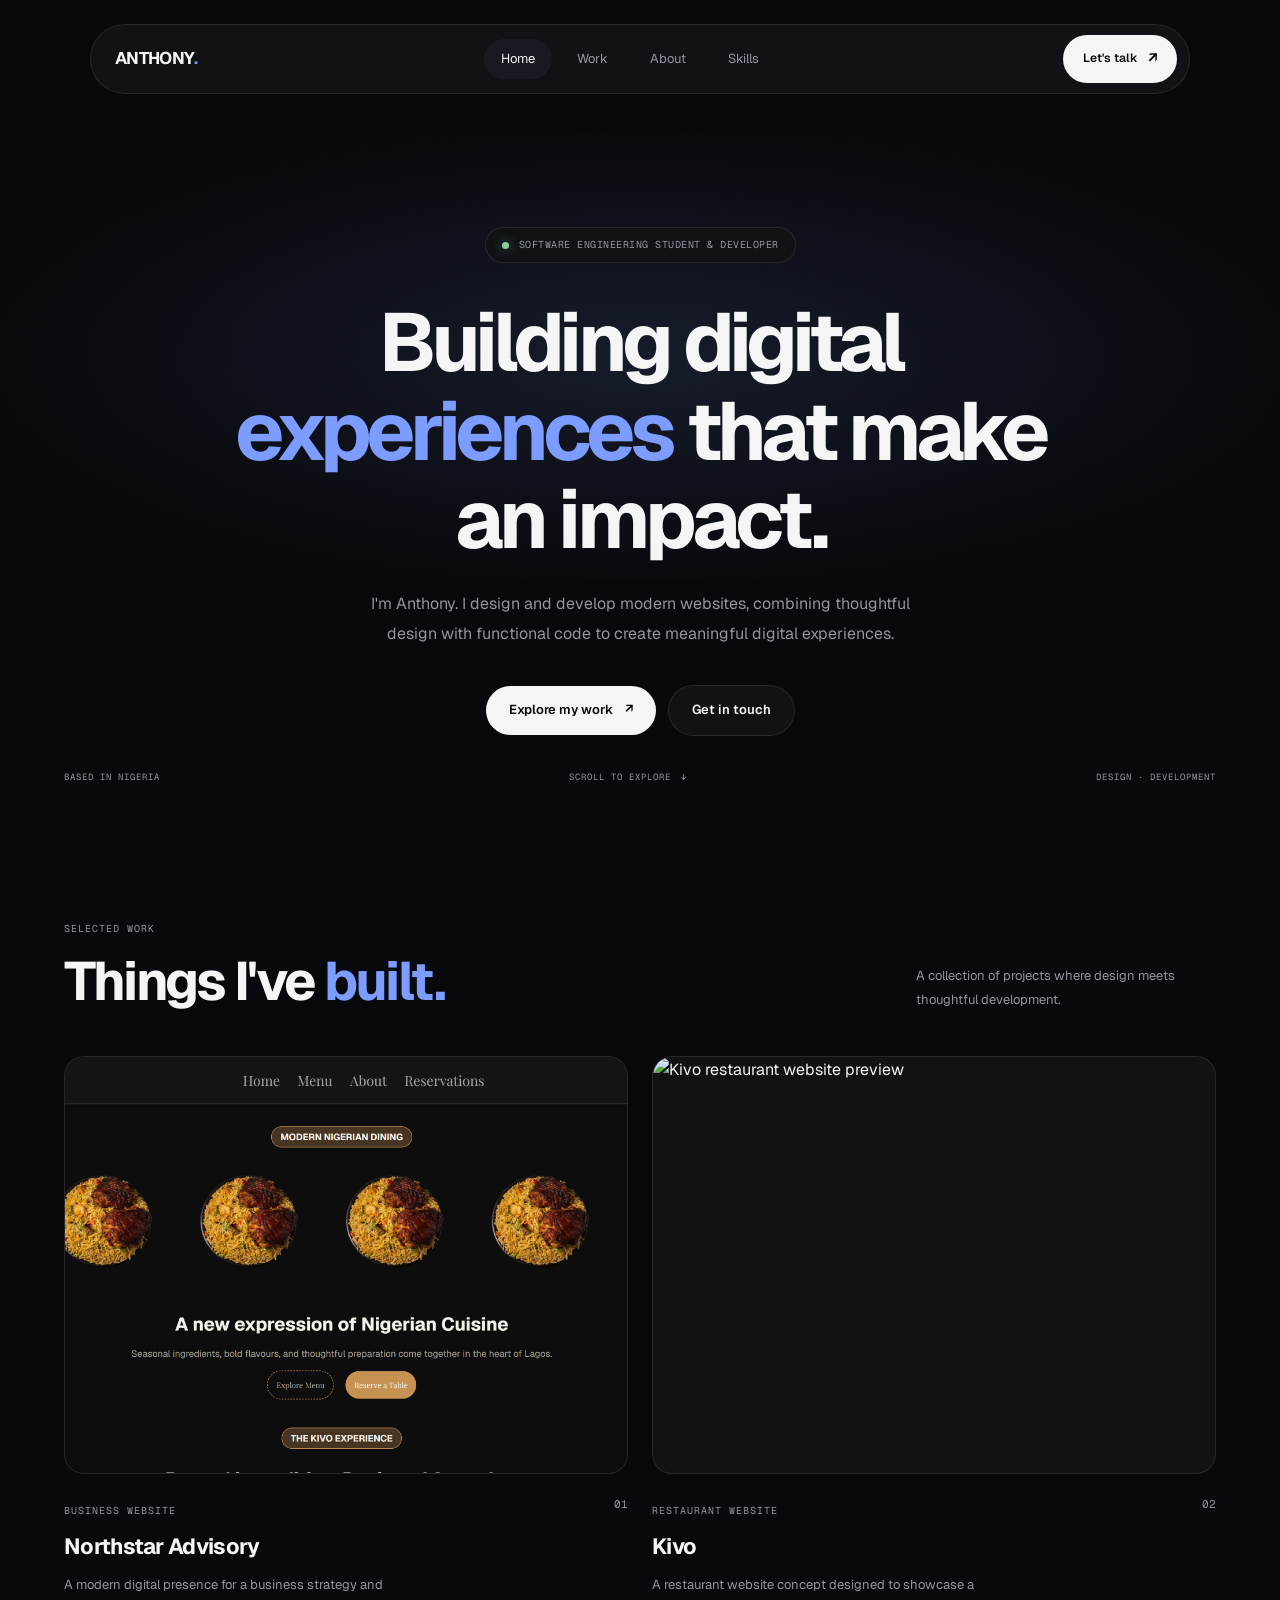
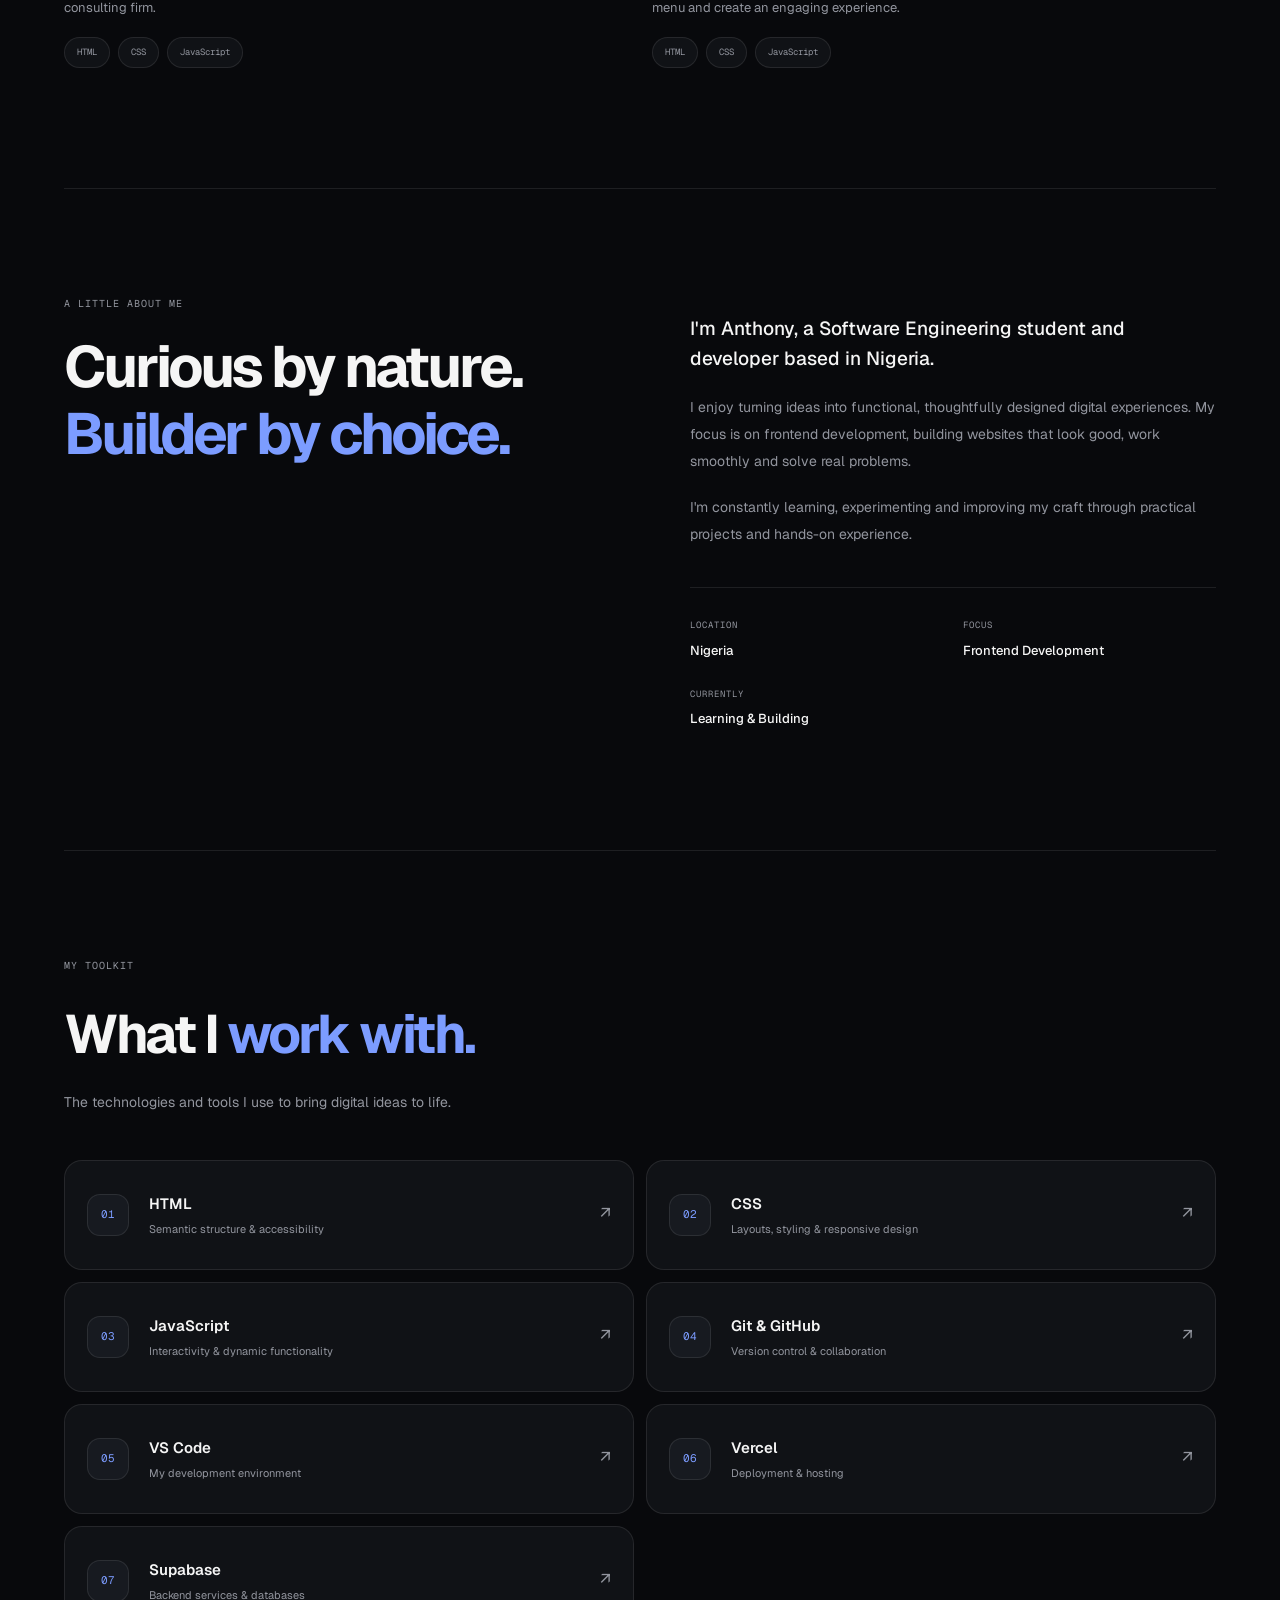
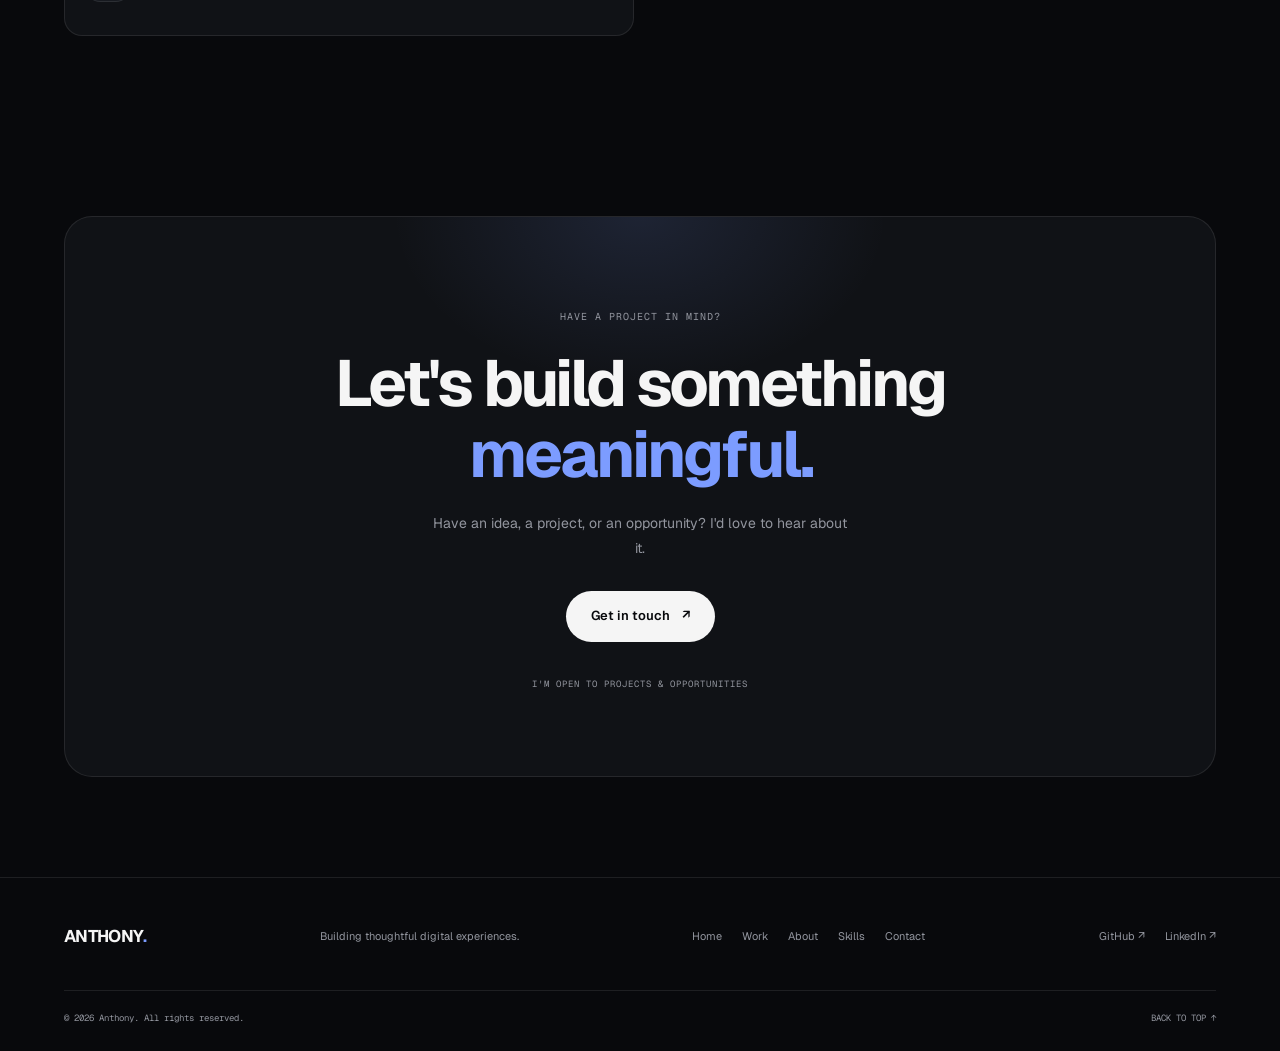
==== index.html @ f04ecfb6 "portolio v2" ====
<!doctype html>
<html lang="en">
  <head>
    <meta charset="UTF-8" />
    <meta name="viewport" content="width=device-width, initial-scale=1.0" />

    <meta
      name="description"
      content="Anthony — Software Engineer building thoughtful digital experiences."
    />

    <meta name="theme-color" content="#08090c" />

    <title>Anthony | Software Engineer</title>

    <!-- Google Fonts -->
    <link rel="preconnect" href="https://fonts.googleapis.com" />
    <link rel="preconnect" href="https://fonts.gstatic.com" crossorigin />

    <link
      href="https://fonts.googleapis.com/css2?family=Geist:wght@400;500;600;700;800&family=Geist+Mono:wght@400;500;600&display=swap"
      rel="stylesheet"
    />

    <!-- Stylesheet -->
    <link rel="stylesheet" href="/portfolio/css/global.css" />

    <!-- JavaScript -->
    <script src="/portfolio/js/script.js" defer></script>
  </head>

  <body>
    <main>
      <header class="header">
        <nav class="navbar container" aria-label="Main navigation">
          <a href="#home" class="nav-brand">
            <span class="brand-name">ANTHONY<span>.</span></span>
          </a>

          <ul class="nav-links" id="nav-links">
            <li><a href="#home" class="nav-link active">Home</a></li>
            <li><a href="#work" class="nav-link">Work</a></li>
            <li><a href="#about" class="nav-link">About</a></li>
            <li><a href="#skills" class="nav-link">Skills</a></li>
          </ul>

          <a href="#contact" class="nav-contact"> Let's talk <span>↗</span> </a>

          <button
            class="menu-toggle"
            id="menu-toggle"
            aria-label="Toggle navigation"
            aria-expanded="false"
            aria-controls="nav-links"
          >
            <span></span>
            <span></span>
          </button>
        </nav>
      </header>
    </main>

    <section class="hero container" id="home">
      <div class="hero-content">
        <div class="hero-status">
          <span class="status-dot"></span>
          <span>SOFTWARE ENGINEERING STUDENT & DEVELOPER</span>
        </div>

        <h1>
          Building digital
          <span class="hero-highlight">experiences</span>
          that make an impact.
        </h1>

        <p class="hero-description">
          I'm Anthony. I design and develop modern websites, combining
          thoughtful design with functional code to create meaningful digital
          experiences.
        </p>

        <div class="hero-actions">
          <a href="#work" class="hero-btn-primary">
            Explore my work <span>↗</span>
          </a>

          <a href="#contact" class="hero-btn-secondary"> Get in touch </a>
        </div>
      </div>

      <div class="hero-bottom">
        <span>BASED IN NIGERIA</span>

        <a href="#work"> SCROLL TO EXPLORE <span>↓</span> </a>

        <span>DESIGN · DEVELOPMENT</span>
      </div>
    </section>

    <section class="work-section container" id="work">
      <div class="section-heading">
        <div>
          <span class="section-label">SELECTED WORK</span>
          <h2>Things I've <span>built.</span></h2>
        </div>

        <p>
          A collection of projects where design meets thoughtful development.
        </p>
      </div>

      <div class="projects-grid">
        <!-- NORTHSTAR -->
        <article class="project-card">
          <a
            href="/projects/Northstar Advisory/index.html"
            class="project-preview northstar-preview"
          >
            <img
              src="/portfolio/assets/images/kivo-preview.png"
              alt="Northstar Advisory website preview"
            />
            <span class="preview-link">View project ↗</span>
          </a>

          <div class="project-info">
            <div>
              <span class="project-category">BUSINESS WEBSITE</span>
              <h3>Northstar Advisory</h3>
              <p>
                A modern digital presence for a business strategy and consulting
                firm.
              </p>
            </div>

            <span class="project-number">01</span>
          </div>

          <div class="project-tags">
            <span>HTML</span>
            <span>CSS</span>
            <span>JavaScript</span>
          </div>
        </article>

        <!-- KIVO -->
        <article class="project-card">
          <a
            href="/projects/KIVO/index.html"
            class="project-preview kivo-preview"
          >
            <img
              src="assets/images/kivo-preview.png"
              alt="Kivo restaurant website preview"
            />
            <span class="preview-link">View project ↗</span>
          </a>

          <div class="project-info">
            <div>
              <span class="project-category">RESTAURANT WEBSITE</span>
              <h3>Kivo</h3>
              <p>
                A restaurant website concept designed to showcase a menu and
                create an engaging experience.
              </p>
            </div>

            <span class="project-number">02</span>
          </div>

          <div class="project-tags">
            <span>HTML</span>
            <span>CSS</span>
            <span>JavaScript</span>
          </div>
        </article>
      </div>
    </section>

    <section class="about-section container" id="about">
      <div class="about-layout">
        <div class="about-heading">
          <span class="section-label">A LITTLE ABOUT ME</span>
          <h2>Curious by nature.<br /><span>Builder by choice.</span></h2>
        </div>

        <div class="about-content">
          <p class="about-intro">
            I'm Anthony, a Software Engineering student and developer based in
            Nigeria.
          </p>

          <p>
            I enjoy turning ideas into functional, thoughtfully designed digital
            experiences. My focus is on frontend development, building websites
            that look good, work smoothly and solve real problems.
          </p>

          <p>
            I'm constantly learning, experimenting and improving my craft
            through practical projects and hands-on experience.
          </p>

          <div class="about-details">
            <div class="about-detail">
              <span>LOCATION</span>
              <strong>Nigeria</strong>
            </div>

            <div class="about-detail">
              <span>FOCUS</span>
              <strong>Frontend Development</strong>
            </div>

            <div class="about-detail">
              <span>CURRENTLY</span>
              <strong>Learning & Building</strong>
            </div>
          </div>
        </div>
      </div>
    </section>

    <section class="skills-section container" id="skills">
      <div class="skills-heading">
        <span class="section-label">MY TOOLKIT</span>
        <h2>What I <span>work with.</span></h2>
        <p>The technologies and tools I use to bring digital ideas to life.</p>
      </div>

      <div class="skills-grid">
        <div class="skill-card">
          <span class="skill-symbol">01</span>
          <div>
            <h3>HTML</h3>
            <p>Semantic structure & accessibility</p>
          </div>
          <span class="skill-arrow">↗</span>
        </div>

        <div class="skill-card">
          <span class="skill-symbol">02</span>
          <div>
            <h3>CSS</h3>
            <p>Layouts, styling & responsive design</p>
          </div>
          <span class="skill-arrow">↗</span>
        </div>

        <div class="skill-card">
          <span class="skill-symbol">03</span>
          <div>
            <h3>JavaScript</h3>
            <p>Interactivity & dynamic functionality</p>
          </div>
          <span class="skill-arrow">↗</span>
        </div>

        <div class="skill-card">
          <span class="skill-symbol">04</span>
          <div>
            <h3>Git & GitHub</h3>
            <p>Version control & collaboration</p>
          </div>
          <span class="skill-arrow">↗</span>
        </div>

        <div class="skill-card">
          <span class="skill-symbol">05</span>
          <div>
            <h3>VS Code</h3>
            <p>My development environment</p>
          </div>
          <span class="skill-arrow">↗</span>
        </div>
        <div class="skill-card">
          <span class="skill-symbol">06</span>
          <div>
            <h3>Vercel</h3>
            <p>Deployment & hosting</p>
          </div>
          <span class="skill-arrow">↗</span>
        </div>

        <div class="skill-card">
          <span class="skill-symbol">07</span>
          <div>
            <h3>Supabase</h3>
            <p>Backend services & databases</p>
          </div>
          <span class="skill-arrow">↗</span>
        </div>
      </div>
    </section>

    <section class="contact-section container" id="contact">
      <div class="contact-card">
        <span class="section-label">HAVE A PROJECT IN MIND?</span>

        <h2>Let's build something <span>meaningful.</span></h2>

        <p>
          Have an idea, a project, or an opportunity? I'd love to hear about it.
        </p>

        <a href="mailto:ogunsoaanthony72@gmail.com" class="contact-button">
          Get in touch <span>↗</span>
        </a>

        <span class="contact-note">I'M OPEN TO PROJECTS & OPPORTUNITIES</span>
      </div>
    </section>

    <footer class="footer">
      <div class="footer-content container">
        <a href="#home" class="footer-brand"> ANTHONY<span>.</span> </a>

        <p>Building thoughtful digital experiences.</p>

        <div class="footer-links">
          <a href="#home">Home</a>
          <a href="#work">Work</a>
          <a href="#about">About</a>
          <a href="#skills">Skills</a>
          <a href="#contact">Contact</a>
        </div>

        <div class="footer-socials">
          <a
            href="https://github.com/anthax"
            target="_blank"
            rel="noopener noreferrer"
            >GitHub ↗</a
          >
          <a
            href="https://www.linkedin.com/in/anthony-ogunsola "
            target="_blank"
            rel="noopener noreferrer"
            >LinkedIn ↗</a
          >
        </div>
      </div>

      <div class="footer-bottom container">
        <span>© 2026 Anthony. All rights reserved.</span>
        <a href="#home">BACK TO TOP ↑</a>
      </div>
    </footer>
  </body>
</html>
---- portfolio/css/global.css ----
/* =========================
   GLOBAL VARIABLES
========================= */

:root {
  --background: #08090c;
  --surface: #101216;
  --surface-hover: #171a20;

  --text-primary: #f5f5f5;
  --text-secondary: #92959e;

  --accent: #7c9cff;
  --border: rgba(255, 255, 255, 0.09);

  --font-main: "Geist", sans-serif;
  --font-mono: "Geist Mono", monospace;
}

/* =========================
   RESET
========================= */

* {
  margin: 0;
  padding: 0;
  box-sizing: border-box;
}

* {
  -webkit-tap-highlight-color: transparent;
}

a,
button,
input,
textarea,
select {
  -webkit-tap-highlight-color: rgba(0, 0, 0, 0);
}

html {
  scroll-behavior: smooth;
  scroll-padding-top: 100px;
}

body {
  min-height: 100vh;
  background: var(--background);
  color: var(--text-primary);
  font-family: var(--font-main);
  line-height: 1.6;
  -webkit-font-smoothing: antialiased;
}

a {
  color: inherit;
  text-decoration: none;
}

button,
input,
textarea {
  font: inherit;
}

button {
  cursor: pointer;
}

img {
  display: block;
  max-width: 100%;
}

/* =========================
   GLOBAL UTILITIES
========================= */

.container {
  width: min(90%, 1200px);
  margin-inline: auto;
}

::selection {
  background: var(--accent);
  color: var(--background);
}

/* =========================
   NAVIGATION
========================= */

.header {
  position: sticky;
  top: 0;
  z-index: 1000;
  padding-top: 24px;
}

.navbar {
  display: flex;
  align-items: center;
  justify-content: space-between;
  width: min(92%, 1100px);
  margin-inline: auto;
  padding: 10px 12px 10px 24px;
  background: var(--surface);
  border: 1px solid var(--border);
  border-radius: 100px;
}

.nav-brand {
  font-size: 17px;
  font-weight: 700;
  letter-spacing: -0.7px;
}

.brand-name span {
  color: var(--accent);
}

.nav-links {
  display: flex;
  align-items: center;
  gap: 8px;
  list-style: none;
}

.nav-link {
  display: block;
  padding: 10px 17px;
  border-radius: 100px;
  color: var(--text-secondary);
  font-size: 13px;
  transition: 0.25s ease;
}

.nav-link:hover,
.nav-link.active {
  background: var(--surface-hover);
  color: var(--text-primary);
}

.nav-contact {
  display: inline-flex;
  align-items: center;
  gap: 10px;
  padding: 12px 20px;
  background: var(--text-primary);
  border-radius: 100px;
  color: var(--background);
  font-size: 12px;
  font-weight: 600;
  transition: 0.25s ease;
}

.nav-contact:hover {
  background: var(--accent);
  transform: translateY(-2px);
}

.nav-contact span {
  font-size: 15px;
}

.menu-toggle {
  display: none;
}

@media (max-width: 768px) {
  .header {
    padding-top: 14px;
  }

  .navbar {
    position: relative;
    padding: 10px 12px 10px 20px;
  }

  .nav-links {
    display: none;
    position: absolute;
    top: calc(100% + 12px);
    left: 0;
    right: 0;
    flex-direction: column;
    align-items: stretch;
    gap: 5px;
    padding: 12px;
    background: var(--surface);
    border: 1px solid var(--border);
    border-radius: 22px;
  }

  .nav-links.active {
    display: flex;
  }

  .nav-link {
    padding: 13px 16px;
  }

  .nav-contact {
    display: none;
  }

  .menu-toggle {
    display: flex;
    flex-direction: column;
    justify-content: center;
    gap: 5px;
    width: 42px;
    height: 42px;
    background: var(--surface-hover);
    border: 1px solid var(--border);
    border-radius: 50%;
  }

  .menu-toggle span {
    width: 16px;
    height: 1.5px;
    margin-inline: auto;
    background: var(--text-primary);
  }
}

/* =========================
   HERO SECTION
========================= */

.hero {
  position: relative;
  isolation: isolate;
  display: flex;
  flex-direction: column;
  justify-content: center;
  align-items: center;
  min-height: 720px;
  padding-top: 100px;
  padding-bottom: 45px;
  text-align: center;
}

/* Ambient background lighting */

.hero::before {
  content: "";
  position: absolute;
  z-index: -1;
  top: 5%;
  left: 50%;
  width: 100vw;
  height: 450px;
  transform: translateX(-50%);
  background: radial-gradient(
    ellipse at center,
    rgba(124, 156, 255, 0.13) 0%,
    rgba(124, 156, 255, 0.06) 40%,
    transparent 75%
  );
  pointer-events: none;
}

/* Main content */

.hero-content {
  position: relative;
  z-index: 1;
  max-width: 850px;
}

/* Status indicator */

.hero-status {
  display: inline-flex;
  align-items: center;
  gap: 10px;
  padding: 9px 16px;
  background: var(--surface);
  border: 1px solid var(--border);
  border-radius: 100px;
  color: var(--text-secondary);
  font-family: var(--font-mono);
  font-size: 10px;
  letter-spacing: 0.5px;
}

.status-dot {
  width: 7px;
  height: 7px;
  background: #8cce9b;
  border-radius: 50%;
  box-shadow: 0 0 12px rgba(140, 206, 155, 0.5);
}

/* Heading */

.hero h1 {
  max-width: 850px;
  margin-top: 35px;
  font-size: clamp(48px, 7vw, 82px);
  font-weight: 700;
  line-height: 1.08;
  letter-spacing: -5px;
}

.hero-highlight {
  color: var(--accent);
}

/* Description */

.hero-description {
  max-width: 560px;
  margin: 25px auto 0;
  color: var(--text-secondary);
  font-size: 16px;
  line-height: 1.9;
}

/* Buttons */

.hero-actions {
  display: flex;
  justify-content: center;
  align-items: center;
  gap: 12px;
  margin-top: 35px;
}

.hero-btn-primary,
.hero-btn-secondary {
  display: inline-flex;
  align-items: center;
  justify-content: center;
  gap: 12px;
  padding: 14px 23px;
  border-radius: 100px;
  font-size: 13px;
  font-weight: 600;
  transition: 0.3s ease;
}

.hero-btn-primary {
  background: var(--text-primary);
  color: var(--background);
}

.hero-btn-primary:hover {
  background: var(--accent);
  transform: translateY(-3px);
}

.hero-btn-secondary {
  background: var(--surface);
  border: 1px solid var(--border);
  color: var(--text-primary);
}

.hero-btn-secondary:hover {
  background: var(--surface-hover);
  transform: translateY(-3px);
}

/* Bottom information */

.hero-bottom {
  position: absolute;
  bottom: 30px;
  left: 0;
  right: 0;
  display: flex;
  justify-content: space-between;
  align-items: center;
  color: var(--text-secondary);
  font-family: var(--font-mono);
  font-size: 9px;
  letter-spacing: 1px;
}

.hero-bottom a {
  display: flex;
  align-items: center;
  gap: 10px;
  color: var(--text-secondary);
  transition: color 0.3s ease;
}

.hero-bottom a:hover {
  color: var(--text-primary);
}

@media (max-width: 768px) {
  .hero {
    min-height: 680px;
    padding-top: 100px;
    padding-bottom: 100px;
  }

  .hero h1 {
    font-size: clamp(45px, 9vw, 65px);
    letter-spacing: -3px;
  }

  .hero-description {
    max-width: 480px;
    font-size: 14px;
  }

  .hero-bottom {
    font-size: 8px;
  }
}

@media (max-width: 480px) {
  .hero {
    min-height: 650px;
    padding-top: 80px;
    padding-bottom: 100px;
  }

  .hero-status {
    font-size: 8px;
    padding: 8px 12px;
  }

  .hero h1 {
    font-size: 46px;
    letter-spacing: -2.5px;
  }

  .hero-description {
    font-size: 13px;
  }

  .hero-actions {
    flex-direction: column;
    align-items: stretch;
  }

  .hero-btn-primary,
  .hero-btn-secondary {
    width: 100%;
  }

  .hero-bottom {
    flex-wrap: wrap;
    justify-content: center;
    gap: 15px;
  }

  .hero-bottom > span:first-child {
    display: none;
  }
}

/* SELECTED WORK */

.work-section {
  padding-top: 100px;
  padding-bottom: 120px;
}

.section-heading {
  display: flex;
  justify-content: space-between;
  align-items: end;
  margin-bottom: 45px;
}

.section-label,
.project-category {
  color: var(--text-secondary);
  font-family: var(--font-mono);
  font-size: 10px;
  letter-spacing: 1px;
}

.section-heading h2 {
  margin-top: 12px;
  font-size: clamp(36px, 5vw, 54px);
  letter-spacing: -2.5px;
  line-height: 1.1;
}

.section-heading h2 span {
  color: var(--accent);
}

.section-heading > p {
  max-width: 300px;
  color: var(--text-secondary);
  font-size: 13px;
  line-height: 1.8;
}

.projects-grid {
  display: grid;
  grid-template-columns: repeat(2, minmax(0, 1fr));
  gap: 24px;
}

.project-card {
  min-width: 0;
}

.project-preview {
  position: relative;
  display: block;
  aspect-ratio: 1.35 / 1;
  overflow: hidden;
  background: var(--surface);
  border: 1px solid var(--border);
  border-radius: 20px;
}

.project-preview img {
  width: 100%;
  height: 100%;
  object-fit: cover;
  transition: transform 0.5s ease;
}

.project-card:hover .project-preview img {
  transform: scale(1.04);
}

.preview-link {
  position: absolute;
  right: 18px;
  bottom: 18px;
  padding: 11px 16px;
  background: var(--text-primary);
  color: var(--background);
  border-radius: 100px;
  font-size: 11px;
  font-weight: 600;
  opacity: 0;
  transform: translateY(8px);
  transition: 0.3s ease;
}

.project-card:hover .preview-link {
  opacity: 1;
  transform: translateY(0);
}

.project-info {
  display: flex;
  justify-content: space-between;
  align-items: start;
  margin-top: 22px;
}

.project-info h3 {
  margin-top: 8px;
  font-size: 22px;
  letter-spacing: -0.7px;
}

.project-info p {
  max-width: 340px;
  margin-top: 8px;
  color: var(--text-secondary);
  font-size: 13px;
  line-height: 1.8;
}

.project-number {
  color: var(--text-secondary);
  font-family: var(--font-mono);
  font-size: 11px;
}

.project-tags {
  display: flex;
  flex-wrap: wrap;
  gap: 8px;
  margin-top: 18px;
}

.project-tags span {
  padding: 7px 12px;
  background: var(--surface);
  border: 1px solid var(--border);
  border-radius: 100px;
  color: var(--text-secondary);
  font-family: var(--font-mono);
  font-size: 9px;
}

@media (max-width: 768px) {
  .work-section {
    padding-top: 70px;
    padding-bottom: 90px;
  }

  .section-heading {
    align-items: start;
    flex-direction: column;
    gap: 15px;
  }

  .projects-grid {
    grid-template-columns: 1fr;
    gap: 45px;
  }

  .project-preview {
    aspect-ratio: 1.4 / 1;
  }

  .preview-link {
    opacity: 1;
    transform: none;
  }
}

@media (max-width: 480px) {
  .section-heading h2 {
    font-size: 40px;
  }

  .project-info h3 {
    font-size: 20px;
  }

  .project-preview {
    border-radius: 16px;
  }
}

/* ABOUT SECTION */

.about-section {
  padding-top: 100px;
  padding-bottom: 120px;
  border-top: 1px solid var(--border);
}

.about-layout {
  display: grid;
  grid-template-columns: 1fr 1fr;
  gap: 100px;
}

.about-heading h2 {
  margin-top: 20px;
  font-size: clamp(38px, 5vw, 58px);
  line-height: 1.15;
  letter-spacing: -3px;
}

.about-heading h2 span {
  color: var(--accent);
}

.about-content {
  padding-top: 25px;
}

.about-content p {
  margin-bottom: 20px;
  color: var(--text-secondary);
  font-size: 14px;
  line-height: 1.9;
}

.about-content .about-intro {
  color: var(--text-primary);
  font-size: 19px;
  font-weight: 500;
  line-height: 1.6;
}

.about-details {
  display: grid;
  grid-template-columns: 1fr 1fr;
  gap: 25px 20px;
  margin-top: 40px;
  padding-top: 30px;
  border-top: 1px solid var(--border);
}

.about-detail {
  display: flex;
  flex-direction: column;
  gap: 8px;
}

.about-detail span {
  color: var(--text-secondary);
  font-family: var(--font-mono);
  font-size: 9px;
  letter-spacing: 1px;
}

.about-detail strong {
  font-size: 13px;
  font-weight: 500;
}

@media (max-width: 768px) {
  .about-section {
    padding-top: 75px;
    padding-bottom: 90px;
  }

  .about-layout {
    grid-template-columns: 1fr;
    gap: 35px;
  }

  .about-content {
    padding-top: 0;
  }
}

@media (max-width: 480px) {
  .about-heading h2 {
    font-size: 42px;
    letter-spacing: -2px;
  }

  .about-content .about-intro {
    font-size: 17px;
  }

  .about-details {
    grid-template-columns: 1fr 1fr;
    gap: 25px 12px;
  }
}

/* SKILLS SECTION */

.skills-section {
  padding-top: 100px;
  padding-bottom: 120px;
  border-top: 1px solid var(--border);
}

.skills-heading {
  max-width: 550px;
  margin-bottom: 45px;
}

.skills-heading h2 {
  margin-top: 15px;
  font-size: clamp(38px, 5vw, 54px);
  letter-spacing: -2.5px;
}

.skills-heading h2 span {
  color: var(--accent);
}

.skills-heading p {
  margin-top: 12px;
  color: var(--text-secondary);
  font-size: 14px;
  line-height: 1.8;
}

.skills-grid {
  display: grid;
  grid-template-columns: repeat(2, minmax(0, 1fr));
  gap: 12px;
}

.skill-card {
  display: flex;
  align-items: center;
  gap: 20px;
  min-height: 110px;
  padding: 22px;
  background: var(--surface);
  border: 1px solid var(--border);
  border-radius: 18px;
  transition:
    background 0.25s ease,
    transform 0.25s ease;
}

.skill-card:hover {
  background: var(--surface-hover);
  transform: translateY(-3px);
}

.skill-symbol {
  display: grid;
  place-items: center;
  flex-shrink: 0;
  width: 42px;
  height: 42px;
  background: var(--surface-hover);
  border: 1px solid var(--border);
  border-radius: 13px;
  color: var(--accent);
  font-family: var(--font-mono);
  font-size: 11px;
}

.skill-card h3 {
  font-size: 15px;
  font-weight: 600;
}

.skill-card p {
  margin-top: 5px;
  color: var(--text-secondary);
  font-size: 11px;
}

.skill-arrow {
  margin-left: auto;
  color: var(--text-secondary);
  font-size: 17px;
  transition: color 0.25s ease;
}

.skill-card:hover .skill-arrow {
  color: var(--accent);
}

@media (max-width: 768px) {
  .skills-section {
    padding-top: 75px;
    padding-bottom: 90px;
  }

  .skills-grid {
    grid-template-columns: 1fr;
  }

  .skill-card {
    min-height: 95px;
  }
}

@media (max-width: 480px) {
  .skills-heading h2 {
    font-size: 40px;
  }

  .skill-card {
    padding: 18px;
    gap: 15px;
  }
}

/* CONTACT SECTION */

.contact-section {
  padding-top: 60px;
  padding-bottom: 100px;
}

.contact-card {
  position: relative;
  overflow: hidden;
  padding: 85px 30px;
  background: var(--surface);
  border: 1px solid var(--border);
  border-radius: 28px;
  text-align: center;
}

.contact-card::before {
  content: "";
  position: absolute;
  top: -180px;
  left: 50%;
  width: 500px;
  height: 350px;
  transform: translateX(-50%);
  background: radial-gradient(
    ellipse,
    rgba(124, 156, 255, 0.13),
    transparent 70%
  );
  pointer-events: none;
}

.contact-card > * {
  position: relative;
}

.contact-card h2 {
  max-width: 650px;
  margin: 20px auto 0;
  font-size: clamp(40px, 6vw, 65px);
  line-height: 1.1;
  letter-spacing: -3px;
}

.contact-card h2 span {
  color: var(--accent);
}

.contact-card p {
  max-width: 420px;
  margin: 20px auto 30px;
  color: var(--text-secondary);
  font-size: 14px;
  line-height: 1.8;
}

.contact-button {
  display: inline-flex;
  align-items: center;
  gap: 12px;
  padding: 15px 25px;
  background: var(--text-primary);
  color: var(--background);
  border-radius: 100px;
  font-size: 13px;
  font-weight: 600;
  transition: 0.3s ease;
}

.contact-button:hover {
  background: var(--accent);
  transform: translateY(-3px);
}

.contact-note {
  display: block;
  margin-top: 35px;
  color: var(--text-secondary);
  font-family: var(--font-mono);
  font-size: 9px;
  letter-spacing: 1px;
}

@media (max-width: 768px) {
  .contact-section {
    padding-top: 40px;
    padding-bottom: 75px;
  }

  .contact-card {
    padding: 70px 25px;
  }
}

@media (max-width: 480px) {
  .contact-card {
    padding: 65px 20px;
    border-radius: 22px;
  }

  .contact-card h2 {
    font-size: 42px;
    letter-spacing: -2px;
  }

  .contact-card p {
    font-size: 13px;
  }
}

/* FOOTER */

.footer {
  border-top: 1px solid var(--border);
  padding-top: 45px;
}

.footer-content {
  display: flex;
  align-items: center;
  justify-content: space-between;
  gap: 25px;
  padding-bottom: 40px;
}

.footer-brand {
  font-size: 17px;
  font-weight: 700;
  letter-spacing: -0.7px;
}

.footer-brand span {
  color: var(--accent);
}

.footer-content > p {
  color: var(--text-secondary);
  font-size: 11px;
}

.footer-links,
.footer-socials {
  display: flex;
  align-items: center;
  gap: 20px;
}

.footer-links a,
.footer-socials a {
  color: var(--text-secondary);
  font-size: 11px;
  transition: color 0.2s ease;
}

.footer-links a:hover,
.footer-socials a:hover {
  color: var(--text-primary);
}

.footer-bottom {
  display: flex;
  justify-content: space-between;
  padding-top: 20px;
  padding-bottom: 25px;
  border-top: 1px solid var(--border);
  color: var(--text-secondary);
  font-family: var(--font-mono);
  font-size: 9px;
}

.footer-bottom a {
  transition: color 0.2s ease;
}

.footer-bottom a:hover {
  color: var(--text-primary);
}

@media (max-width: 768px) {
  .footer-content {
    flex-direction: column;
    align-items: flex-start;
    gap: 22px;
  }

  .footer-links,
  .footer-socials {
    flex-wrap: wrap;
  }
}

@media (max-width: 480px) {
  .footer-links,
  .footer-socials {
    gap: 15px;
  }

  .footer-bottom {
    gap: 15px;
    font-size: 8px;
  }
}
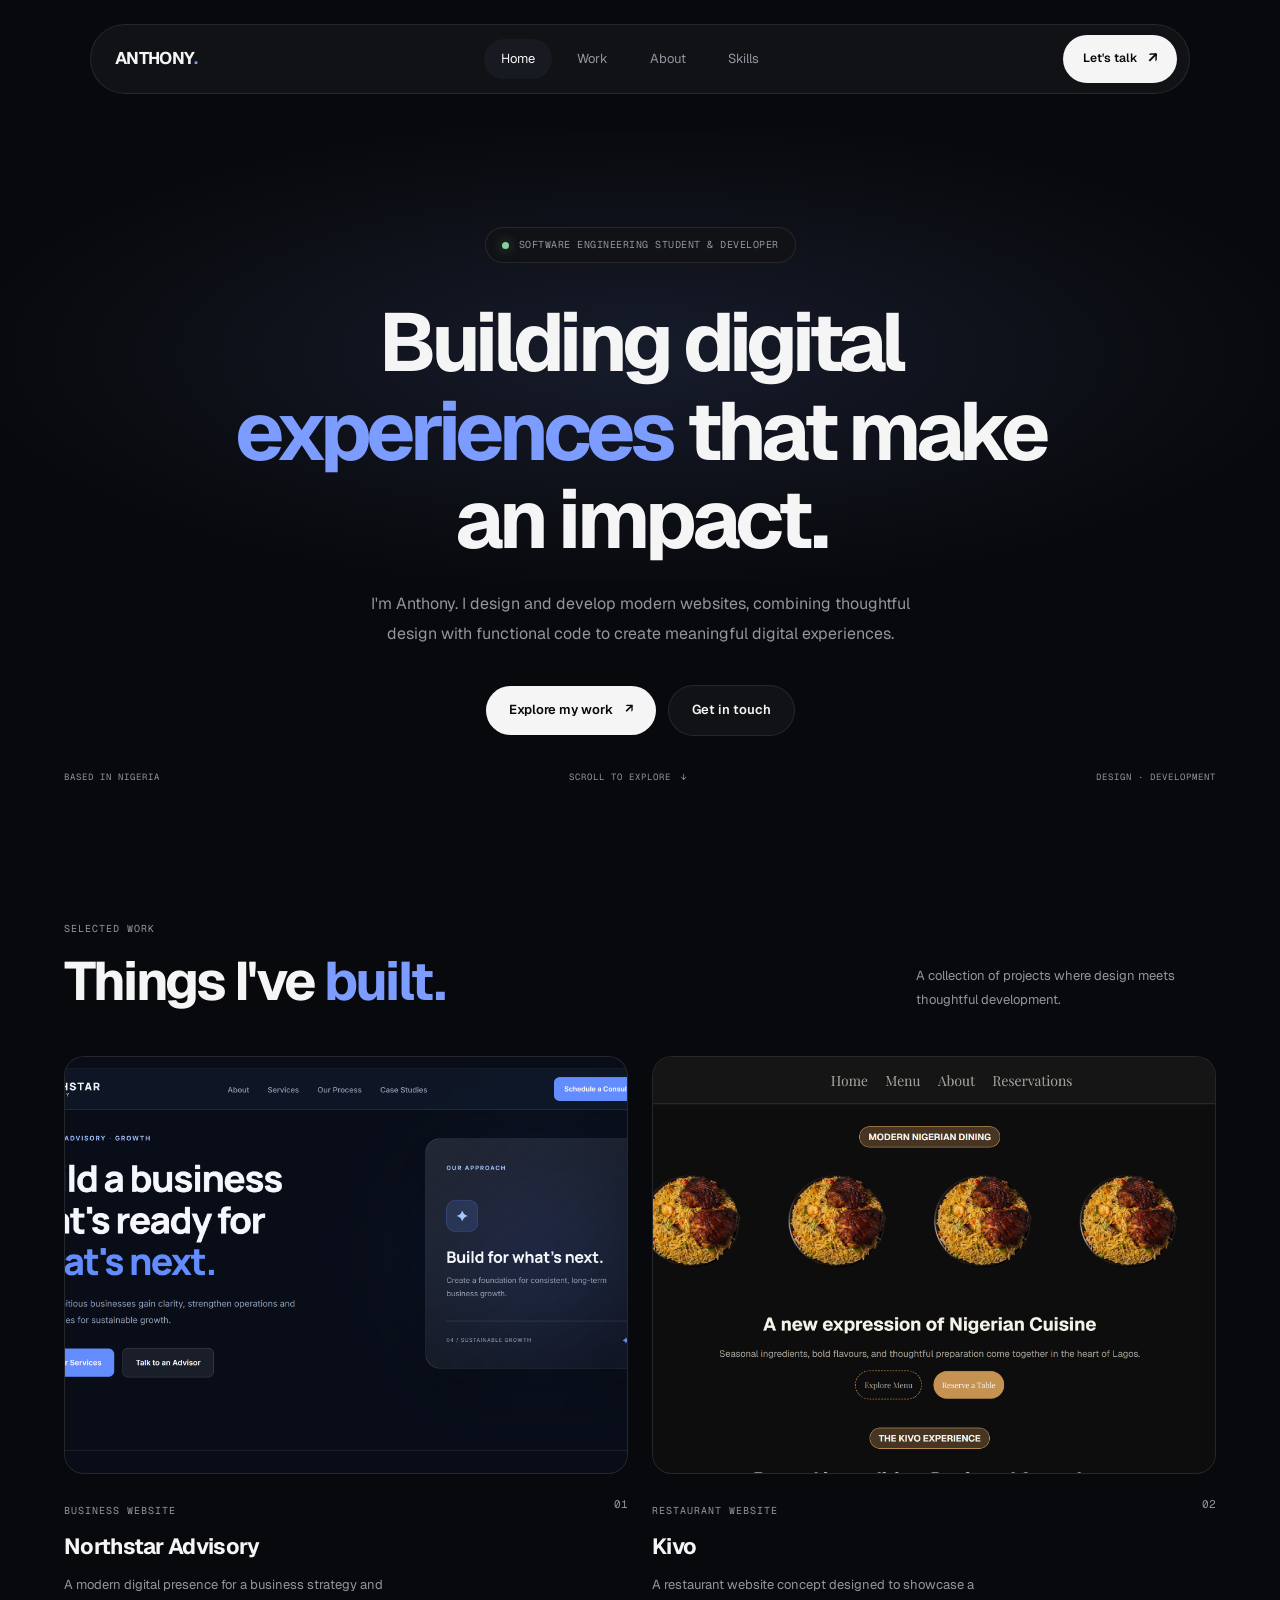
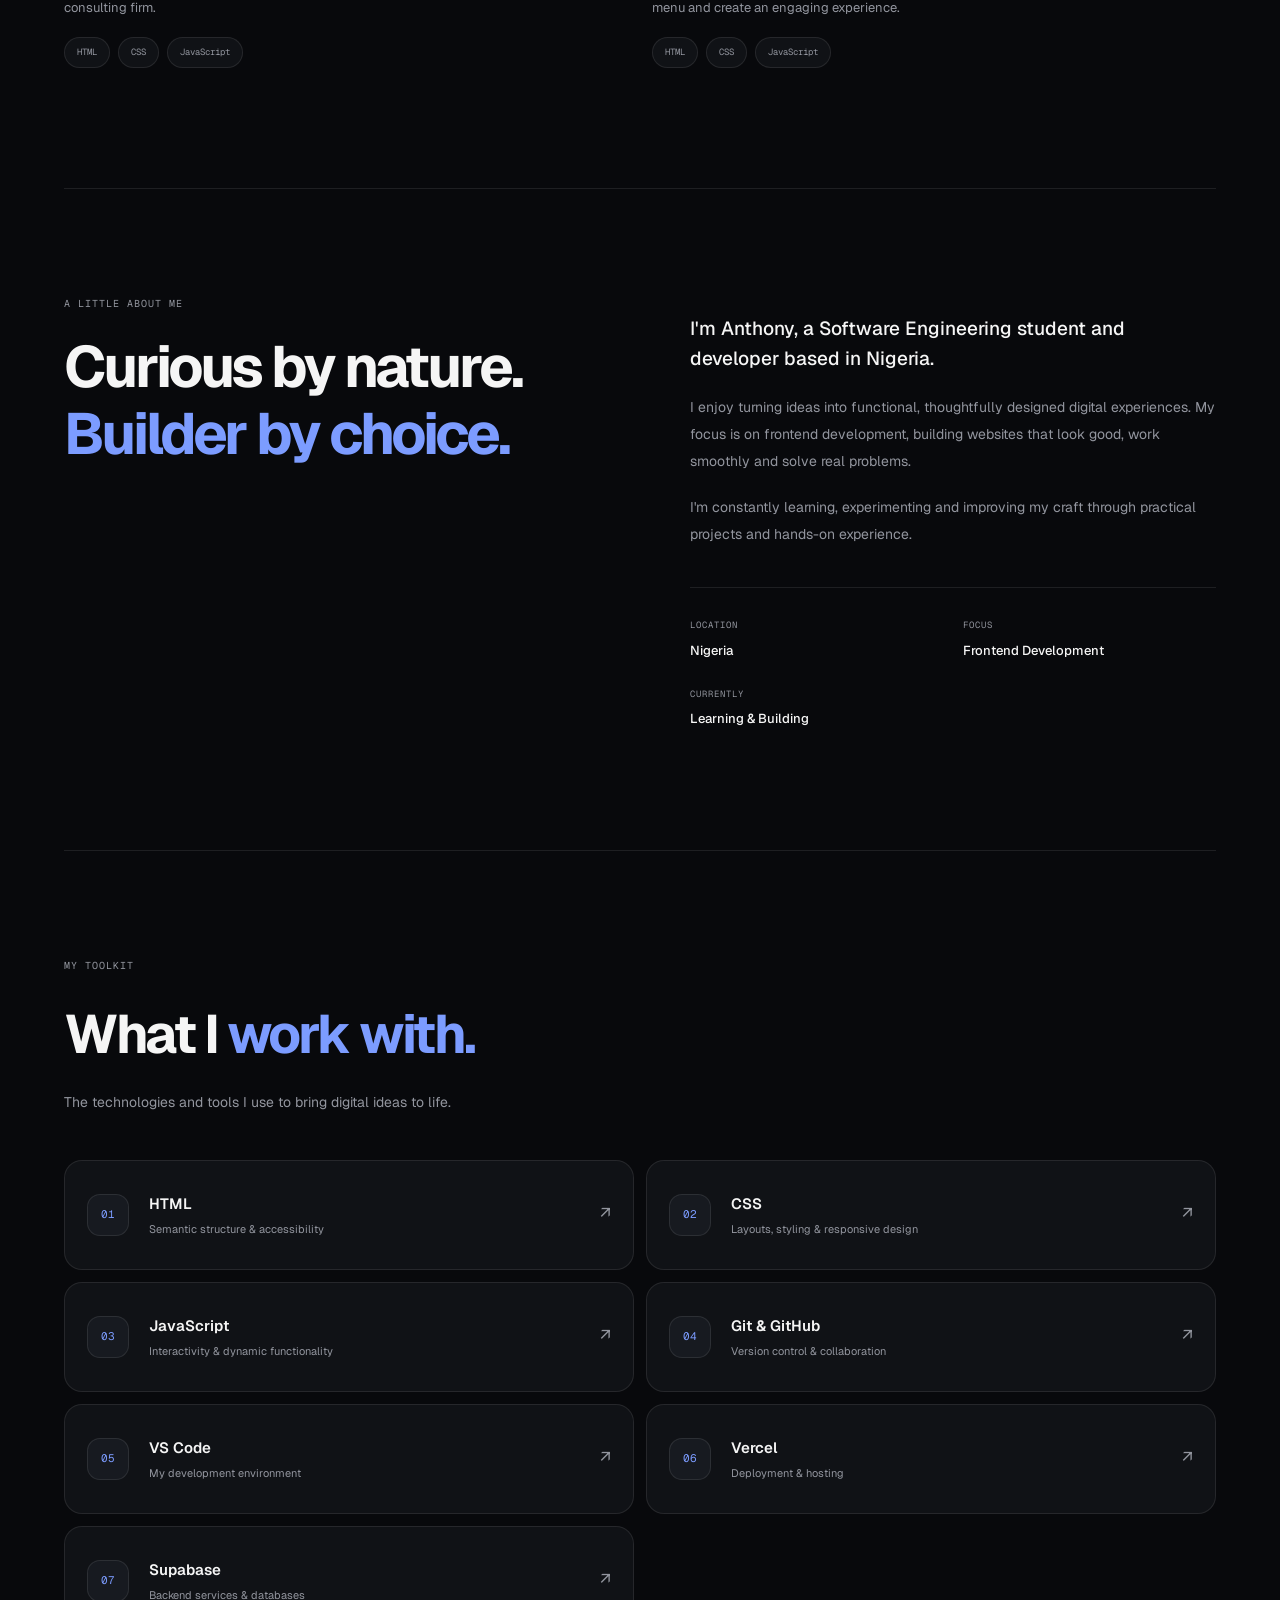
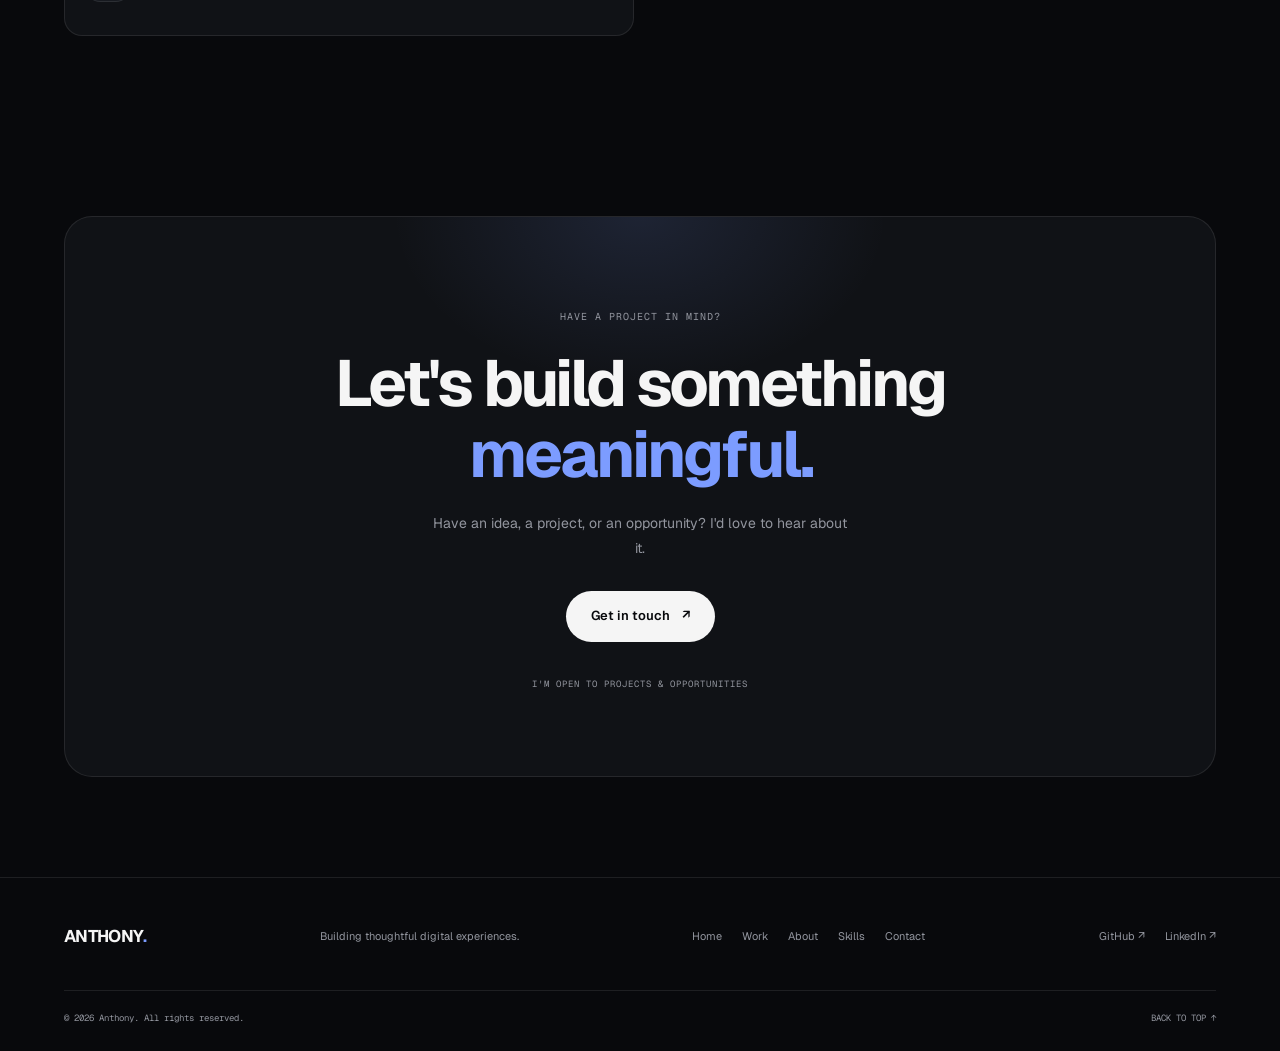
==== commit cbd45b18: "portfolio v2" ====
--- a/index.html
+++ b/index.html
@@ -117,7 +117,7 @@
             class="project-preview northstar-preview"
           >
             <img
-              src="/portfolio/assets/images/kivo-preview.png"
+              src="/portfolio/assets/images/northstar-preview.png"
               alt="Northstar Advisory website preview"
             />
             <span class="preview-link">View project ↗</span>
@@ -150,7 +150,7 @@
             class="project-preview kivo-preview"
           >
             <img
-              src="assets/images/kivo-preview.png"
+              src="/portfolio/assets/images/kivo-preview.png"
               alt="Kivo restaurant website preview"
             />
             <span class="preview-link">View project ↗</span>
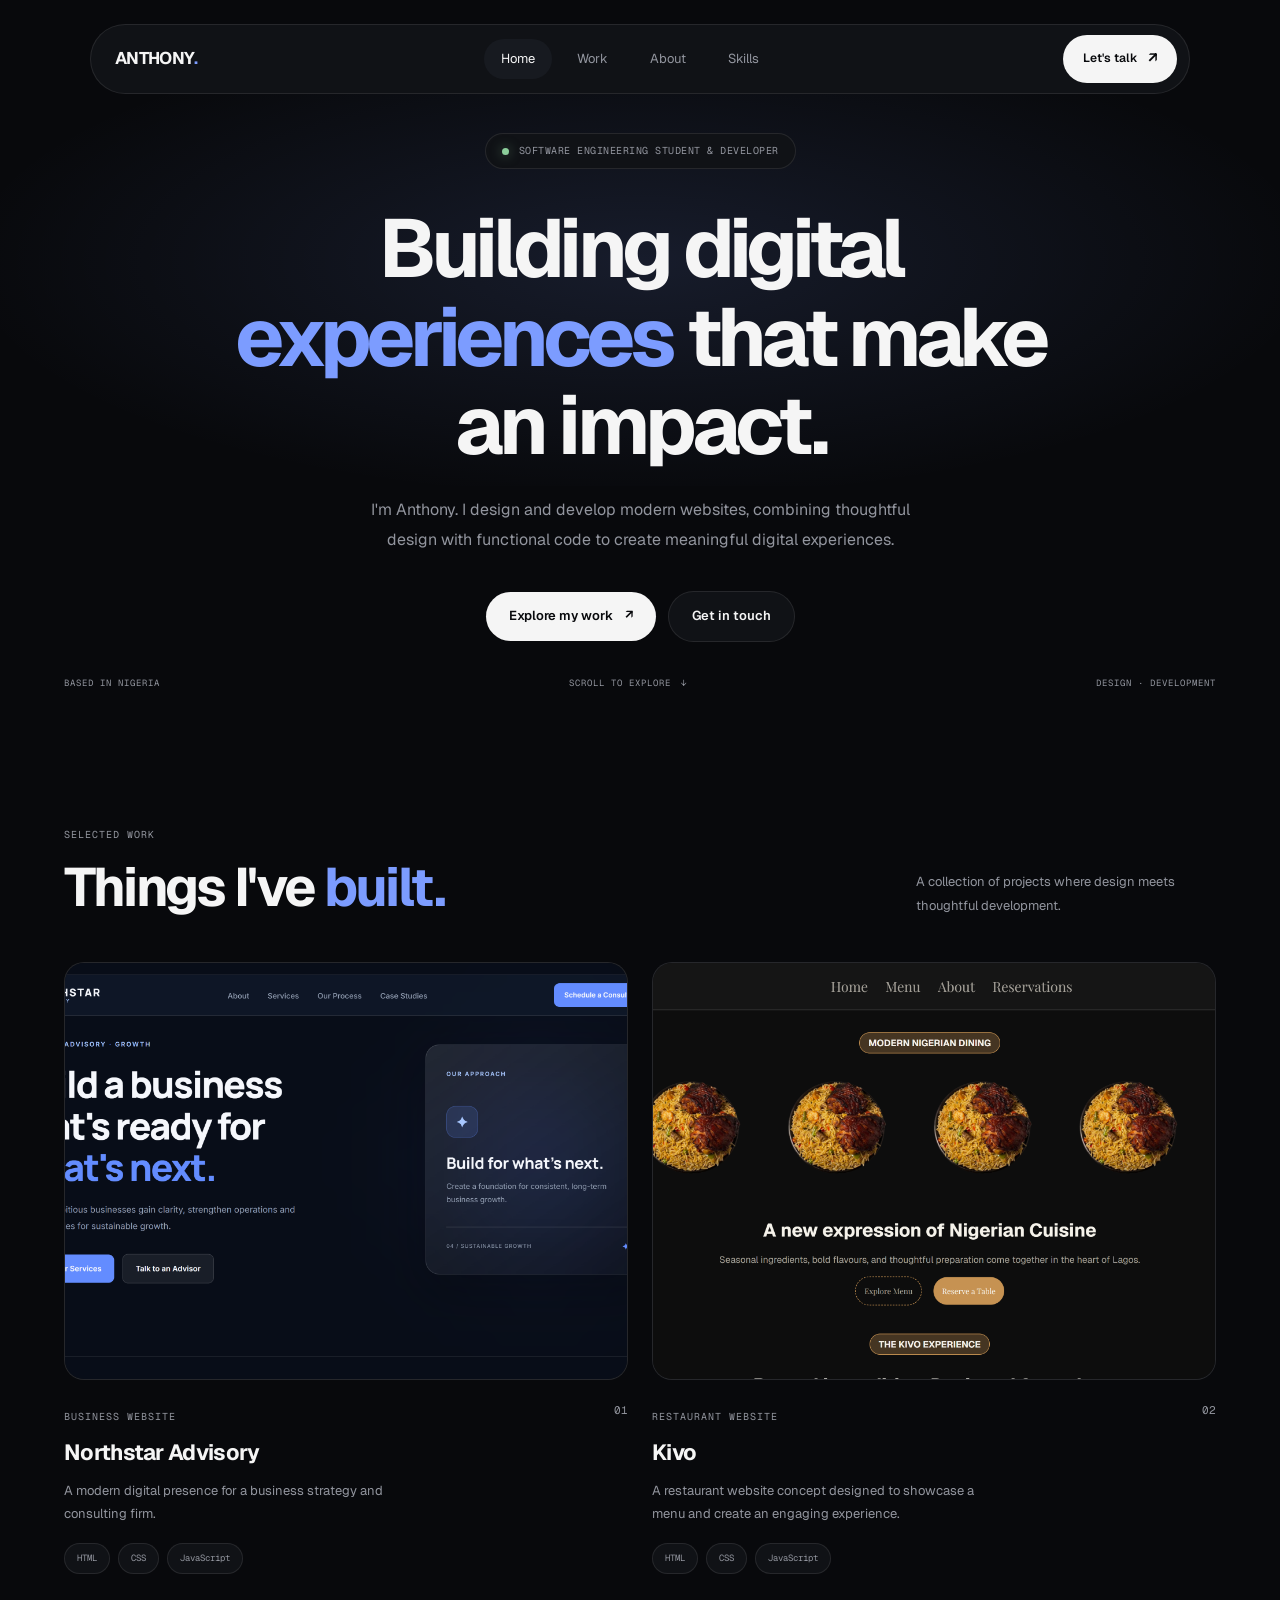
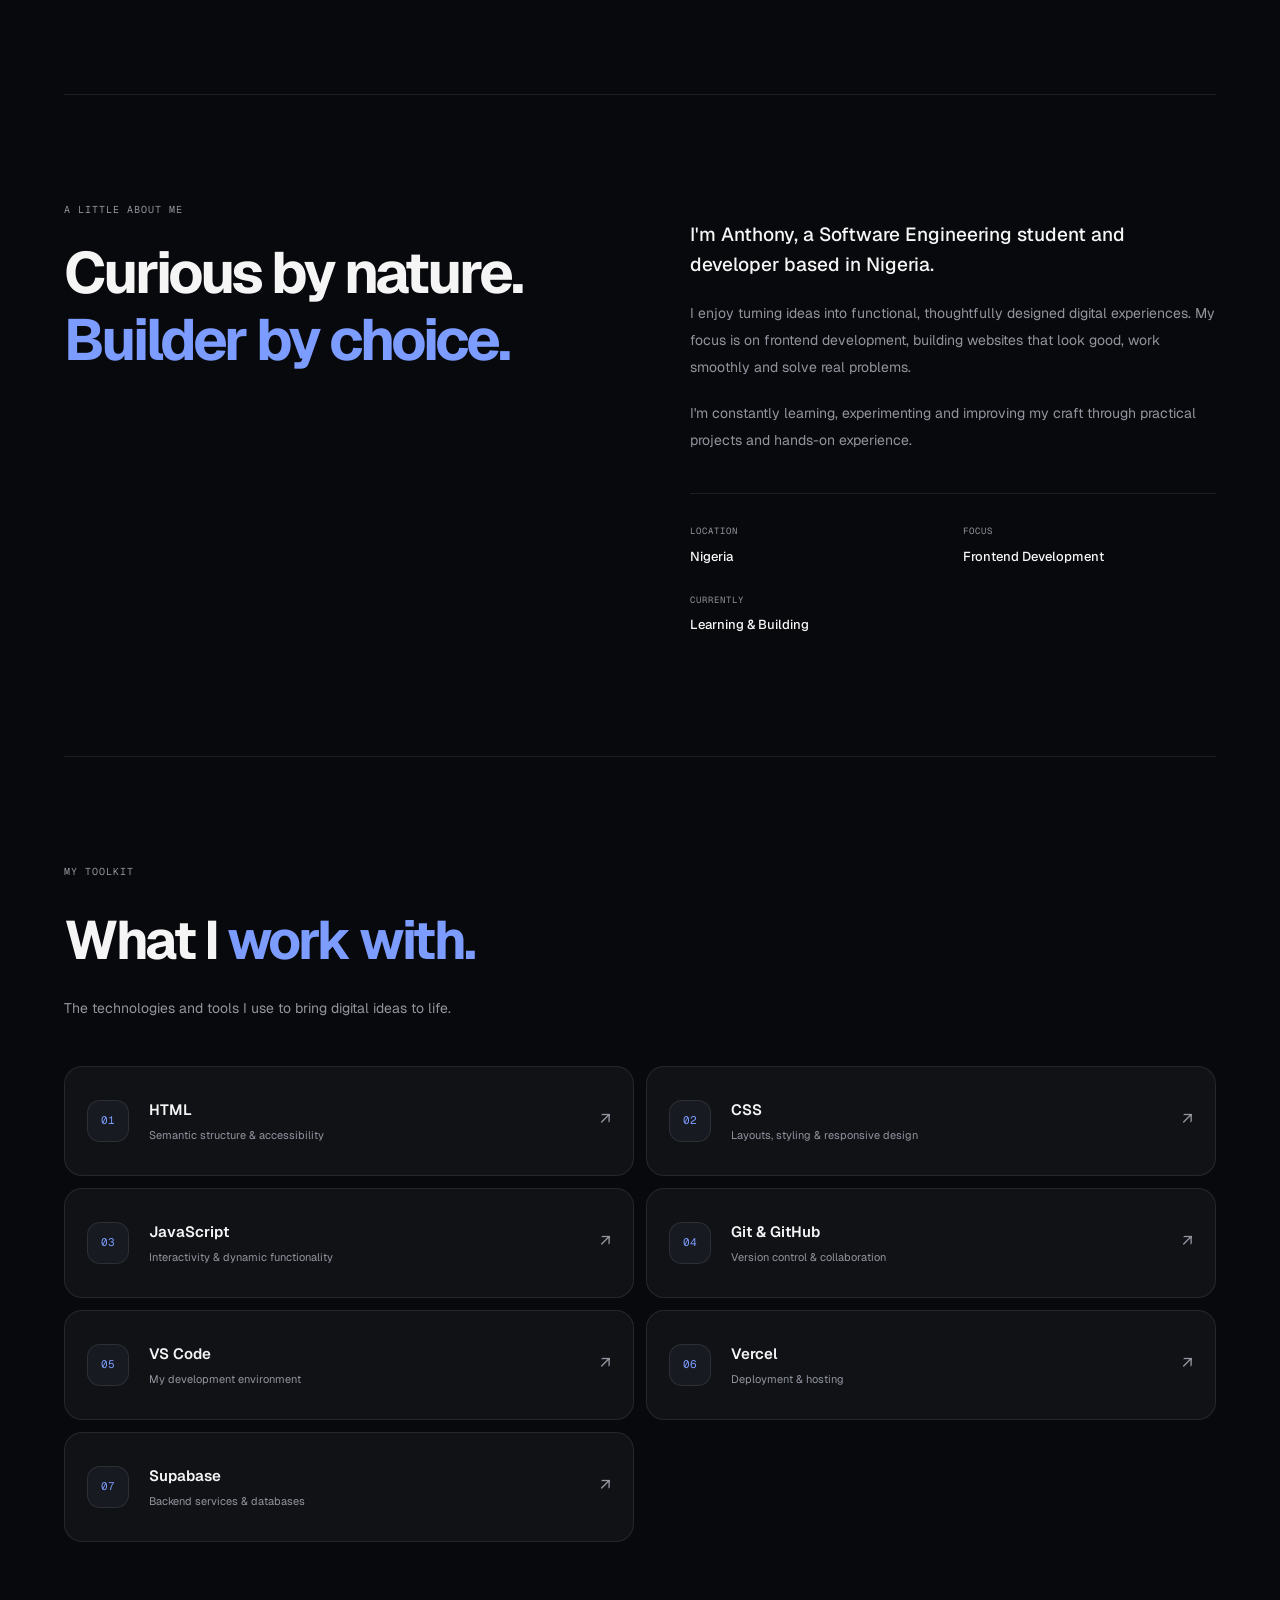
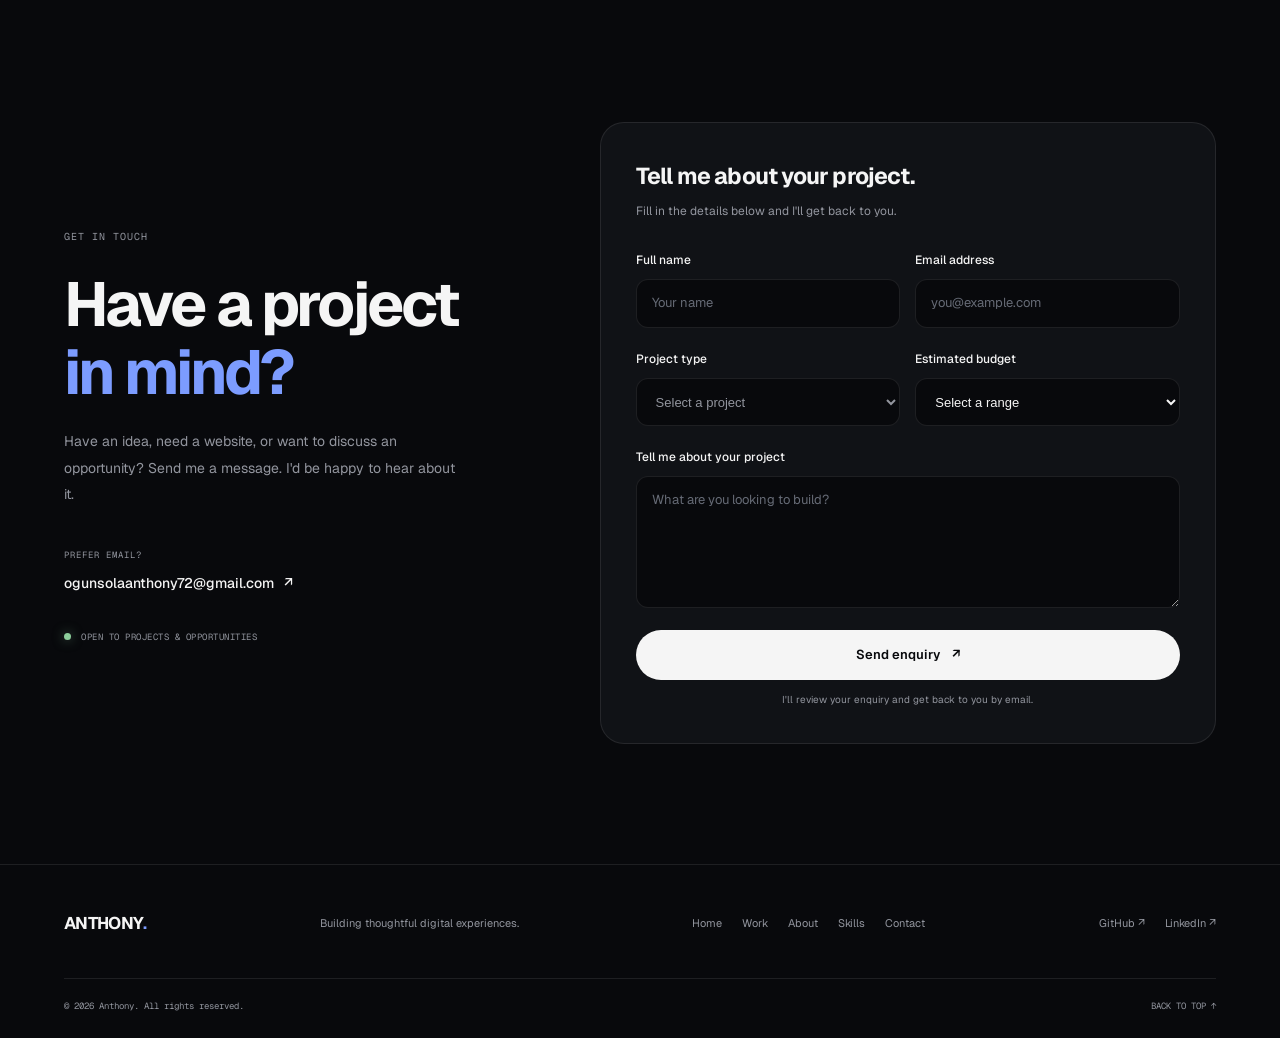
==== commit b57356b6: "portfolio v2.3" ====
--- a/index.html
+++ b/index.html
@@ -295,20 +295,123 @@
     </section>
 
     <section class="contact-section container" id="contact">
-      <div class="contact-card">
-        <span class="section-label">HAVE A PROJECT IN MIND?</span>
-
-        <h2>Let's build something <span>meaningful.</span></h2>
-
-        <p>
-          Have an idea, a project, or an opportunity? I'd love to hear about it.
-        </p>
-
-        <a href="mailto:ogunsoaanthony72@gmail.com" class="contact-button">
-          Get in touch <span>↗</span>
-        </a>
-
-        <span class="contact-note">I'M OPEN TO PROJECTS & OPPORTUNITIES</span>
+      <div class="contact-layout">
+        <!-- LEFT: CONTACT INFORMATION -->
+        <div class="contact-info">
+          <span class="section-label">GET IN TOUCH</span>
+
+          <h2>
+            Have a project
+            <span>in mind?</span>
+          </h2>
+
+          <p class="contact-description">
+            Have an idea, need a website, or want to discuss an opportunity?
+            Send me a message. I'd be happy to hear about it.
+          </p>
+
+          <div class="contact-direct">
+            <span class="contact-direct-label">PREFER EMAIL?</span>
+
+            <a href="mailto:ogunsolaanthony72@gmail.com">
+              ogunsolaanthony72@gmail.com
+              <span>↗</span>
+            </a>
+          </div>
+
+          <div class="contact-availability">
+            <span class="status-dot"></span>
+            OPEN TO PROJECTS & OPPORTUNITIES
+          </div>
+        </div>
+
+        <!-- RIGHT: PROJECT ENQUIRY FORM -->
+        <div class="contact-form-card">
+          <div class="form-heading">
+            <h3>Tell me about your project.</h3>
+            <p>Fill in the details below and I'll get back to you.</p>
+          </div>
+
+          <form
+            id="contact-form"
+            action="https://formspree.io/f/xyeeanzq"
+            method="POST"
+            class="contact-form"
+          >
+            <div class="form-row">
+              <div class="form-group">
+                <label for="full-name">Full name</label>
+                <input
+                  type="text"
+                  id="full-name"
+                  name="name"
+                  placeholder="Your name"
+                  autocomplete="name"
+                  required
+                />
+              </div>
+
+              <div class="form-group">
+                <label for="email">Email address</label>
+                <input
+                  type="email"
+                  id="email"
+                  name="email"
+                  placeholder="you@example.com"
+                  autocomplete="email"
+                  required
+                />
+              </div>
+            </div>
+
+            <div class="form-row">
+              <div class="form-group">
+                <label for="project-type">Project type</label>
+                <select id="project-type" name="project_type" required>
+                  <option value="" disabled selected>Select a project</option>
+                  <option value="Business website">Business website</option>
+                  <option value="Portfolio website">Portfolio website</option>
+                  <option value="Landing page">Landing page</option>
+                  <option value="Website redesign">Website redesign</option>
+                  <option value="Other">Other</option>
+                </select>
+              </div>
+
+              <div class="form-group">
+                <label for="budget">Estimated budget</label>
+                <select id="budget" name="budget">
+                  <option value="" disabled selected>Select a range</option>
+                  <option value="Below ₦50,000">Below ₦50,000</option>
+                  <option value="₦50,000 - ₦100,000">₦50,000 - ₦100,000</option>
+                  <option value="₦100,000 - ₦250,000">
+                    ₦100,000 - ₦250,000
+                  </option>
+                  <option value="₦250,000+">₦250,000+</option>
+                  <option value="Not sure yet">Not sure yet</option>
+                </select>
+              </div>
+            </div>
+
+            <div class="form-group">
+              <label for="project-details">Tell me about your project</label>
+              <textarea
+                id="project-details"
+                name="message"
+                rows="5"
+                placeholder="What are you looking to build?"
+                required
+              ></textarea>
+            </div>
+
+            <button type="submit" class="form-submit">
+              Send enquiry <span>↗</span>
+            </button>
+
+            <p class="form-note">
+              I'll review your enquiry and get back to you by email.
+            </p>
+          </form>
+        </div>
       </div>
     </section>
 
--- a/portfolio/css/global.css
+++ b/portfolio/css/global.css
@@ -92,8 +92,10 @@
 ========================= */
 
 .header {
-  position: sticky;
+  position: fixed;
   top: 0;
+  left: 0;
+  width: 100%;
   z-index: 1000;
   padding-top: 24px;
 }
@@ -850,114 +852,254 @@
   }
 }
 
-/* CONTACT SECTION */
+/* =========================
+   CONTACT SECTION
+========================= */
 
 .contact-section {
   padding-top: 60px;
-  padding-bottom: 100px;
-}
-
-.contact-card {
-  position: relative;
-  overflow: hidden;
-  padding: 85px 30px;
-  background: var(--surface);
-  border: 1px solid var(--border);
-  border-radius: 28px;
-  text-align: center;
-}
-
-.contact-card::before {
-  content: "";
-  position: absolute;
-  top: -180px;
-  left: 50%;
-  width: 500px;
-  height: 350px;
-  transform: translateX(-50%);
-  background: radial-gradient(
-    ellipse,
-    rgba(124, 156, 255, 0.13),
-    transparent 70%
-  );
-  pointer-events: none;
-}
-
-.contact-card > * {
-  position: relative;
-}
-
-.contact-card h2 {
-  max-width: 650px;
-  margin: 20px auto 0;
-  font-size: clamp(40px, 6vw, 65px);
+  padding-bottom: 120px;
+}
+
+.contact-layout {
+  display: grid;
+  grid-template-columns: 0.85fr 1.15fr;
+  align-items: center;
+  gap: 80px;
+}
+
+/* LEFT SIDE */
+
+.contact-info h2 {
+  max-width: 450px;
+  margin-top: 22px;
+  font-size: clamp(42px, 5vw, 62px);
   line-height: 1.1;
   letter-spacing: -3px;
 }
 
-.contact-card h2 span {
+.contact-info h2 span {
+  display: block;
   color: var(--accent);
 }
 
-.contact-card p {
-  max-width: 420px;
-  margin: 20px auto 30px;
+.contact-description {
+  max-width: 400px;
+  margin-top: 22px;
   color: var(--text-secondary);
   font-size: 14px;
-  line-height: 1.8;
-}
-
-.contact-button {
-  display: inline-flex;
-  align-items: center;
-  gap: 12px;
-  padding: 15px 25px;
-  background: var(--text-primary);
-  color: var(--background);
-  border-radius: 100px;
-  font-size: 13px;
-  font-weight: 600;
-  transition: 0.3s ease;
-}
-
-.contact-button:hover {
-  background: var(--accent);
-  transform: translateY(-3px);
-}
-
-.contact-note {
-  display: block;
-  margin-top: 35px;
+  line-height: 1.9;
+}
+
+.contact-direct {
+  display: flex;
+  flex-direction: column;
+  gap: 10px;
+  margin-top: 40px;
+}
+
+.contact-direct-label {
   color: var(--text-secondary);
   font-family: var(--font-mono);
   font-size: 9px;
   letter-spacing: 1px;
 }
 
-@media (max-width: 768px) {
+.contact-direct a {
+  display: flex;
+  align-items: center;
+  gap: 10px;
+  width: fit-content;
+  font-size: 14px;
+  font-weight: 500;
+  transition: color 0.25s ease;
+}
+
+.contact-direct a:hover {
+  color: var(--accent);
+}
+
+.contact-availability {
+  display: flex;
+  align-items: center;
+  gap: 10px;
+  margin-top: 35px;
+  color: var(--text-secondary);
+  font-family: var(--font-mono);
+  font-size: 9px;
+  letter-spacing: 0.5px;
+}
+
+/* FORM CARD */
+
+.contact-form-card {
+  padding: 35px;
+  background: var(--surface);
+  border: 1px solid var(--border);
+  border-radius: 24px;
+}
+
+.form-heading h3 {
+  font-size: 23px;
+  letter-spacing: -0.8px;
+}
+
+.form-heading p {
+  margin-top: 7px;
+  color: var(--text-secondary);
+  font-size: 12px;
+}
+
+.contact-form {
+  display: flex;
+  flex-direction: column;
+  gap: 22px;
+  margin-top: 30px;
+}
+
+.form-row {
+  display: grid;
+  grid-template-columns: 1fr 1fr;
+  gap: 15px;
+}
+
+.form-group {
+  display: flex;
+  flex-direction: column;
+  gap: 9px;
+  min-width: 0;
+}
+
+.form-group label {
+  color: var(--text-primary);
+  font-size: 12px;
+  font-weight: 500;
+}
+
+.form-group input,
+.form-group select,
+.form-group textarea {
+  width: 100%;
+  padding: 13px 15px;
+  background: var(--background);
+  border: 1px solid var(--border);
+  border-radius: 12px;
+  outline: none;
+  color: var(--text-primary);
+  font-size: 13px;
+  transition: border-color 0.25s ease;
+}
+
+.form-group input,
+.form-group select {
+  min-height: 48px;
+}
+
+.form-group textarea {
+  min-height: 125px;
+  resize: vertical;
+}
+
+.form-group input::placeholder,
+.form-group textarea::placeholder {
+  color: #666b76;
+}
+
+.form-group select {
+  color: var(--text-secondary);
+}
+
+.form-group select:valid {
+  color: var(--text-primary);
+}
+
+.form-group input:focus,
+.form-group select:focus,
+.form-group textarea:focus {
+  border-color: var(--accent);
+}
+
+.form-submit {
+  display: flex;
+  align-items: center;
+  justify-content: center;
+  gap: 12px;
+  width: 100%;
+  min-height: 50px;
+  padding: 13px 20px;
+  background: var(--text-primary);
+  border: none;
+  border-radius: 100px;
+  color: var(--background);
+  font-size: 13px;
+  font-weight: 600;
+  transition: 0.25s ease;
+}
+
+.form-submit:hover {
+  background: var(--accent);
+  transform: translateY(-2px);
+}
+
+.form-note {
+  margin-top: -10px;
+  color: var(--text-secondary);
+  font-size: 10px;
+  text-align: center;
+}
+
+/* TABLET */
+
+@media (max-width: 900px) {
+  .contact-layout {
+    grid-template-columns: 1fr;
+    gap: 45px;
+  }
+
+  .contact-info h2 {
+    max-width: 550px;
+  }
+}
+
+/* MOBILE */
+
+@media (max-width: 600px) {
   .contact-section {
     padding-top: 40px;
-    padding-bottom: 75px;
-  }
-
-  .contact-card {
-    padding: 70px 25px;
-  }
-}
-
-@media (max-width: 480px) {
-  .contact-card {
-    padding: 65px 20px;
-    border-radius: 22px;
-  }
-
-  .contact-card h2 {
-    font-size: 42px;
+    padding-bottom: 85px;
+  }
+
+  .contact-info h2 {
+    font-size: 46px;
     letter-spacing: -2px;
   }
 
-  .contact-card p {
+  .contact-description {
     font-size: 13px;
+  }
+
+  .contact-form-card {
+    padding: 24px 18px;
+    border-radius: 20px;
+  }
+
+  .form-heading h3 {
+    font-size: 21px;
+  }
+
+  .form-row {
+    grid-template-columns: 1fr;
+    gap: 20px;
+  }
+
+  .contact-form {
+    gap: 20px;
+  }
+
+  .form-group input,
+  .form-group select,
+  .form-group textarea {
+    font-size: 16px;
   }
 }
 
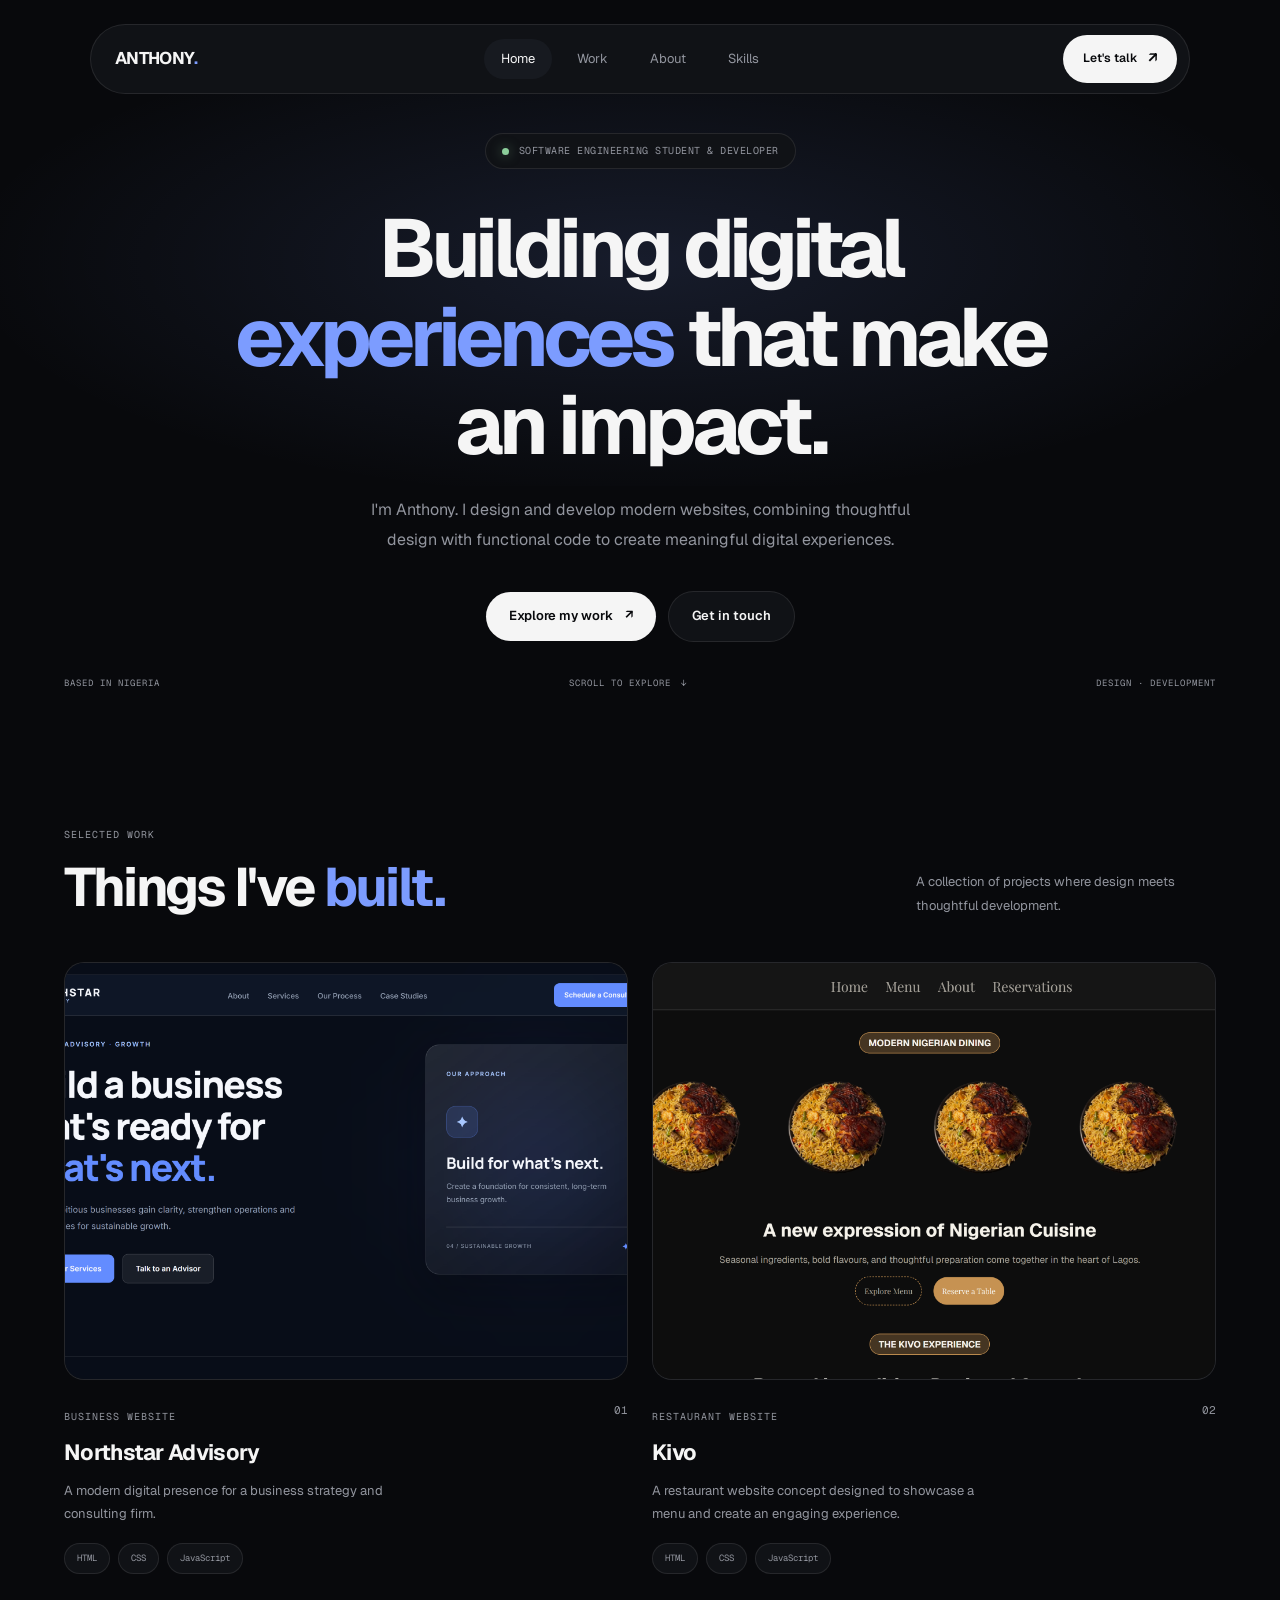
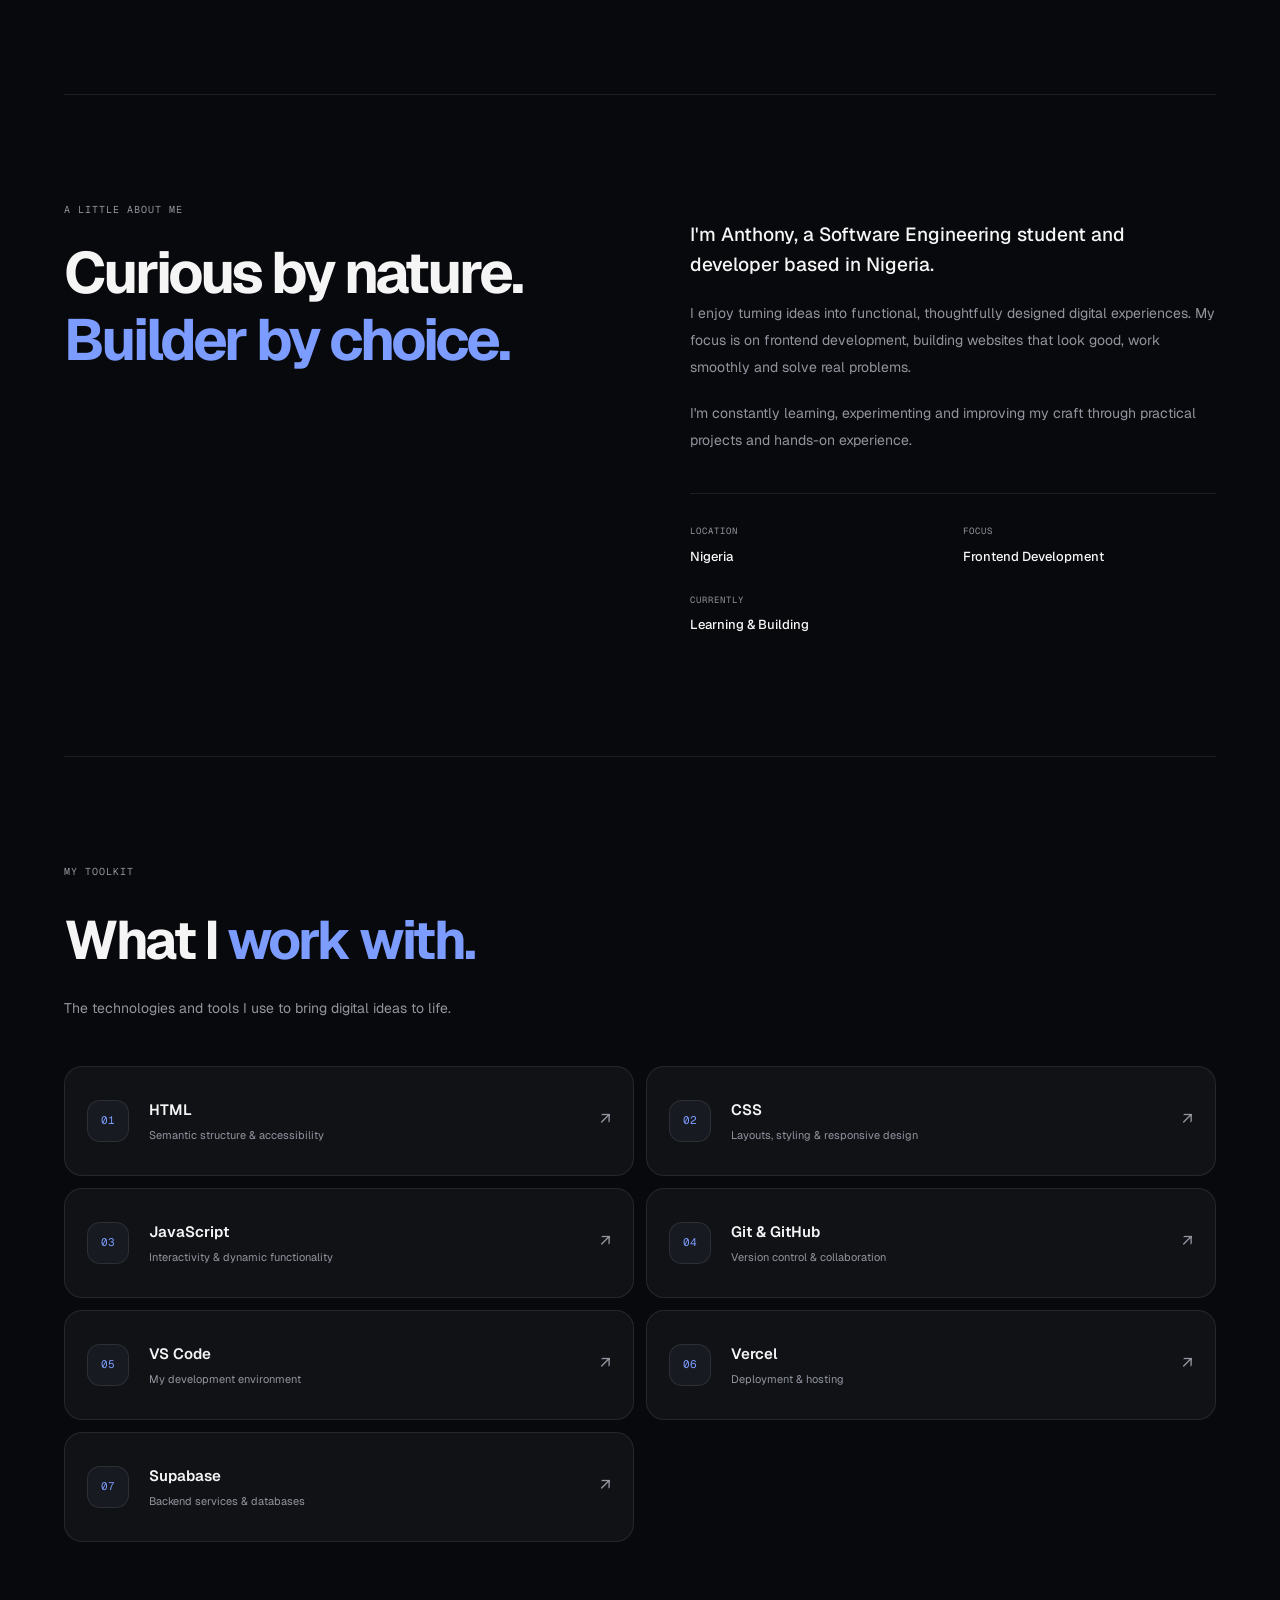
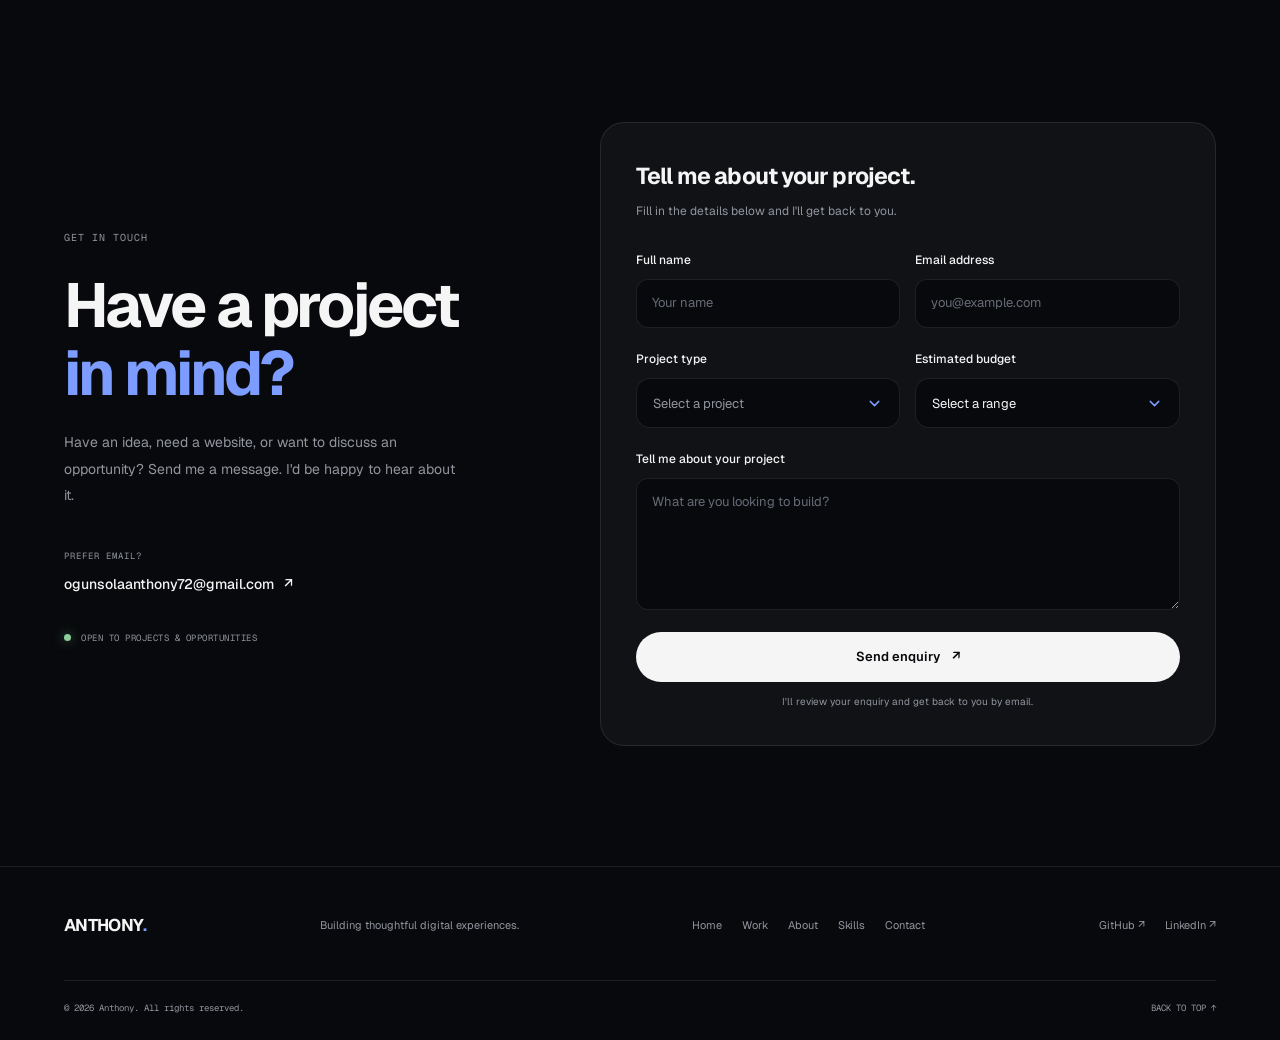
==== commit 5dfdab87: "portfolio v2.5" ====
--- a/index.html
+++ b/index.html
@@ -410,6 +410,13 @@
             <p class="form-note">
               I'll review your enquiry and get back to you by email.
             </p>
+
+            <p
+              class="form-status"
+              id="form-status"
+              role="status"
+              aria-live="polite"
+            ></p>
           </form>
         </div>
       </div>
--- a/portfolio/css/global.css
+++ b/portfolio/css/global.css
@@ -1005,12 +1005,53 @@
   color: #666b76;
 }
 
+/* CUSTOM SELECT DROPDOWNS */
+
 .form-group select {
-  color: var(--text-secondary);
+  width: 100%;
+  min-height: 50px;
+  padding: 0 46px 0 16px;
+
+  appearance: none;
+  -webkit-appearance: none;
+
+  background-color: #08090c;
+  background-image: url("data:image/svg+xml,%3Csvg xmlns='http://www.w3.org/2000/svg' width='18' height='18' viewBox='0 0 24 24' fill='none' stroke='%237c9cff' stroke-width='2' stroke-linecap='round' stroke-linejoin='round'%3E%3Cpath d='m6 9 6 6 6-6'/%3E%3C/svg%3E");
+
+  background-repeat: no-repeat;
+  background-position: right 16px center;
+  background-size: 17px;
+
+  border: 1px solid var(--border);
+  border-radius: 14px;
+
+  color: var(--text-secondary);
+  font-family: var(--font-main);
+  font-size: 13px;
+
+  cursor: pointer;
+  outline: none;
+
+  transition: all 0.25s ease;
 }
 
 .form-group select:valid {
   color: var(--text-primary);
+}
+
+.form-group select:hover {
+  border-color: rgba(124, 156, 255, 0.4);
+}
+
+.form-group select:focus {
+  border-color: var(--accent);
+  background-color: var(--surface);
+  box-shadow: 0 0 0 3px rgba(124, 156, 255, 0.1);
+}
+
+.form-group select option {
+  background: #101216;
+  color: #f5f5f5;
 }
 
 .form-group input:focus,
@@ -1048,6 +1089,36 @@
   text-align: center;
 }
 
+/* FORM SUBMISSION FEEDBACK */
+
+.form-status {
+  display: none;
+  padding: 13px 16px;
+  border-radius: 12px;
+  font-size: 12px;
+  text-align: center;
+}
+
+.form-status.success {
+  display: block;
+  background: rgba(140, 206, 155, 0.1);
+  border: 1px solid rgba(140, 206, 155, 0.2);
+  color: #8cce9b;
+}
+
+.form-status.error {
+  display: block;
+  background: rgba(255, 100, 100, 0.1);
+  border: 1px solid rgba(255, 100, 100, 0.2);
+  color: #ff8585;
+}
+
+.form-submit:disabled {
+  opacity: 0.6;
+  cursor: not-allowed;
+  transform: none;
+}
+
 /* TABLET */
 
 @media (max-width: 900px) {
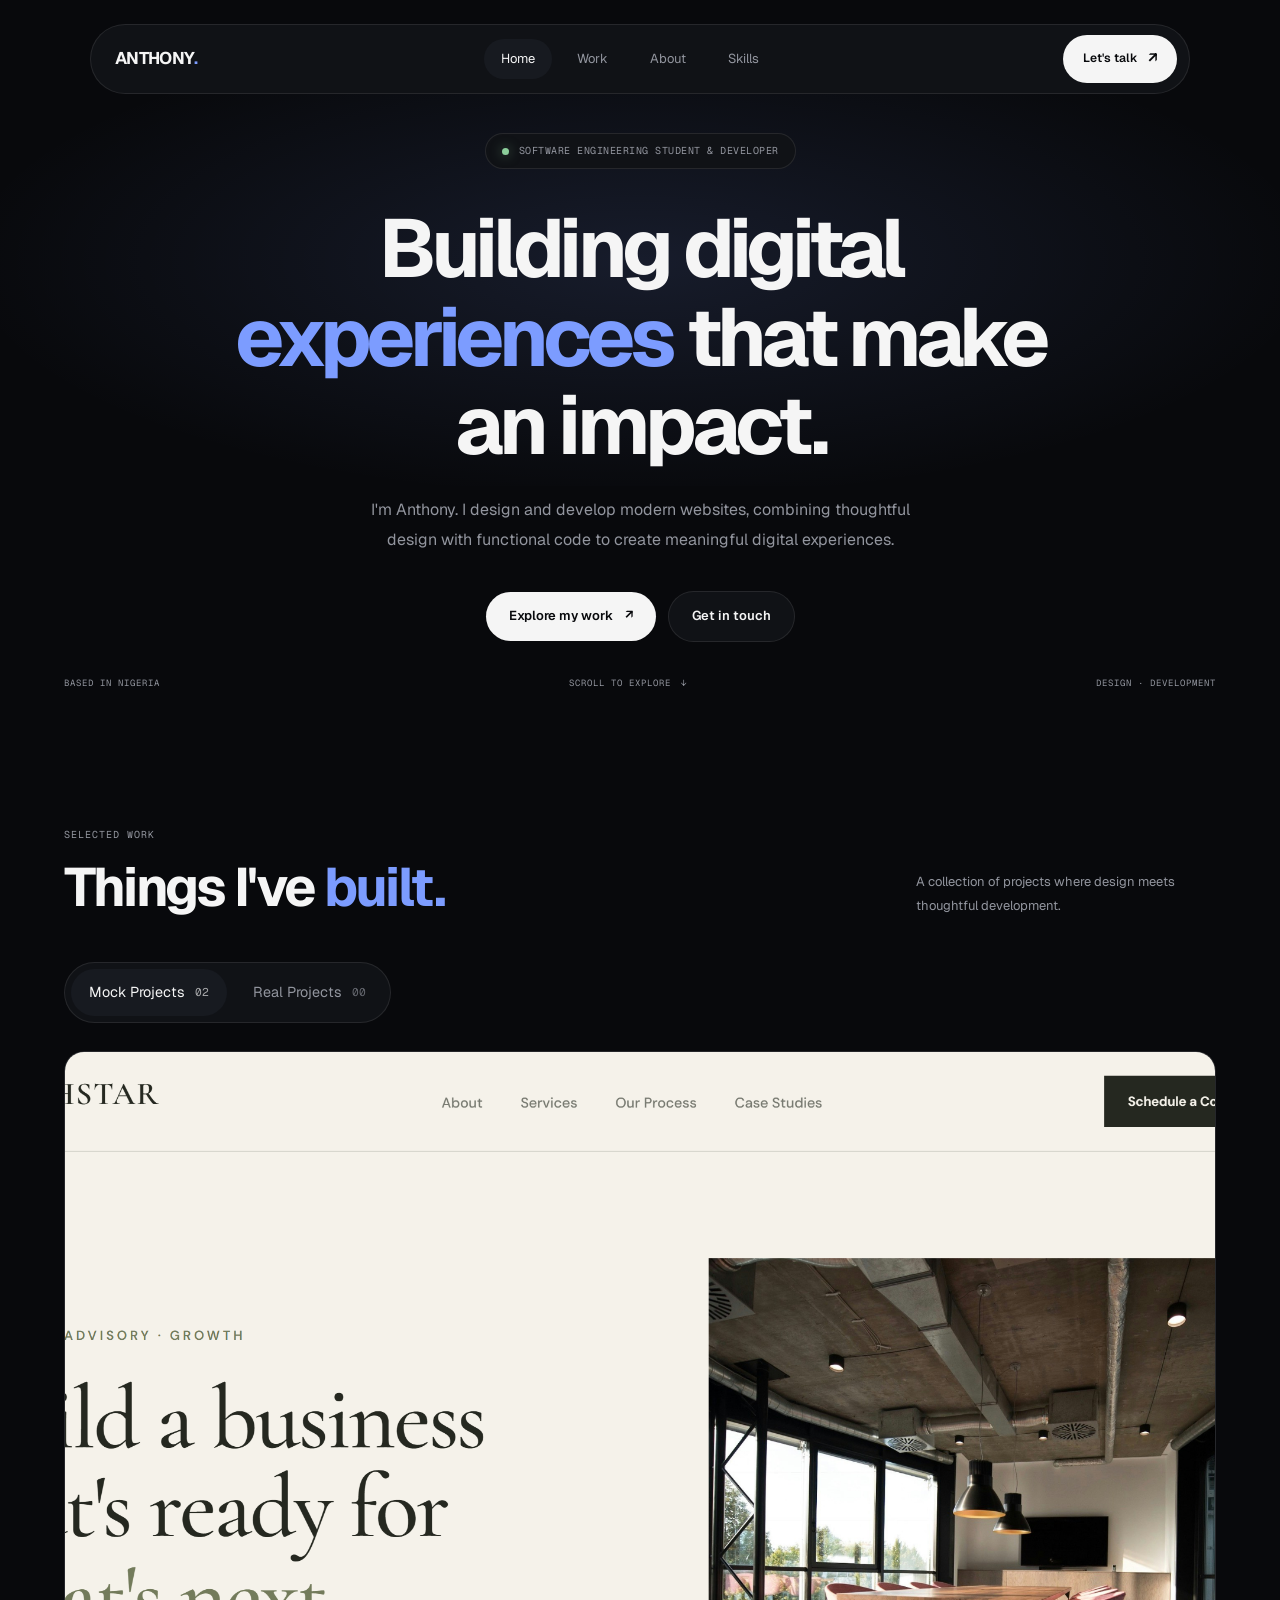
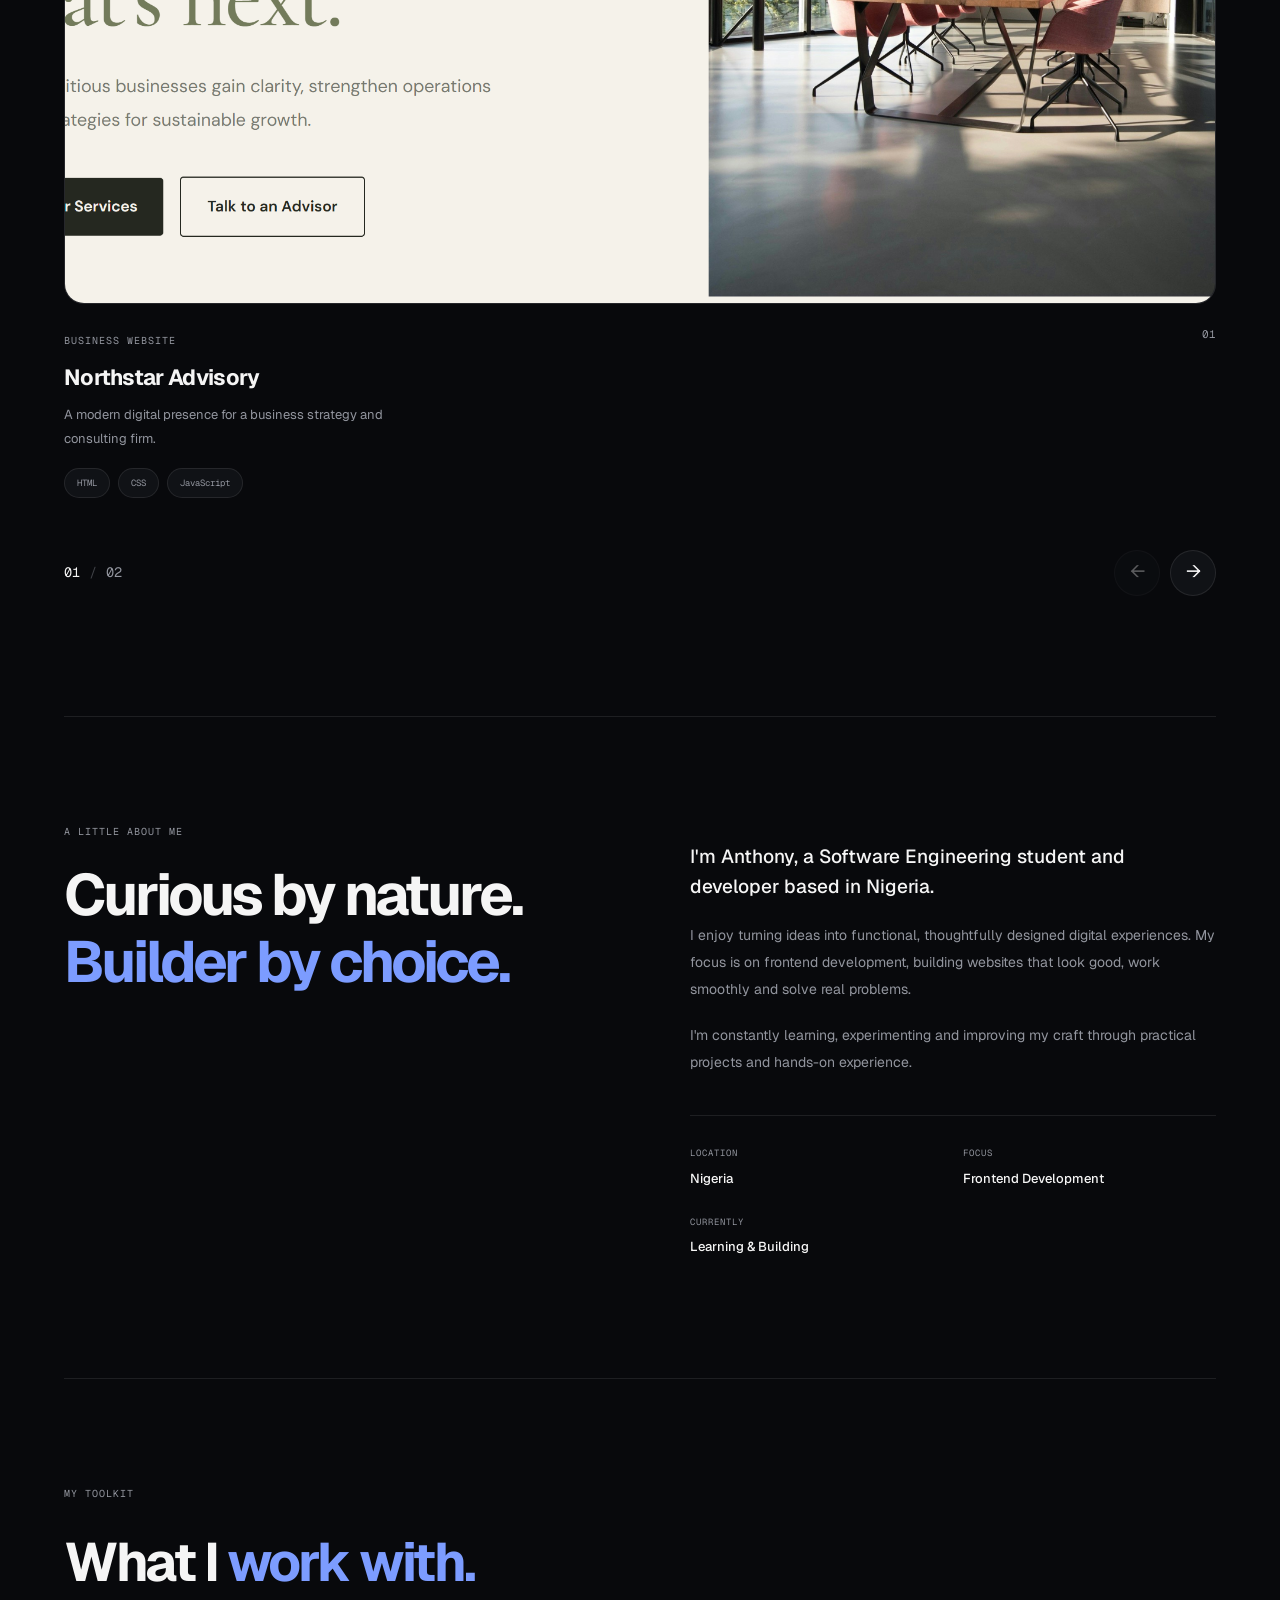
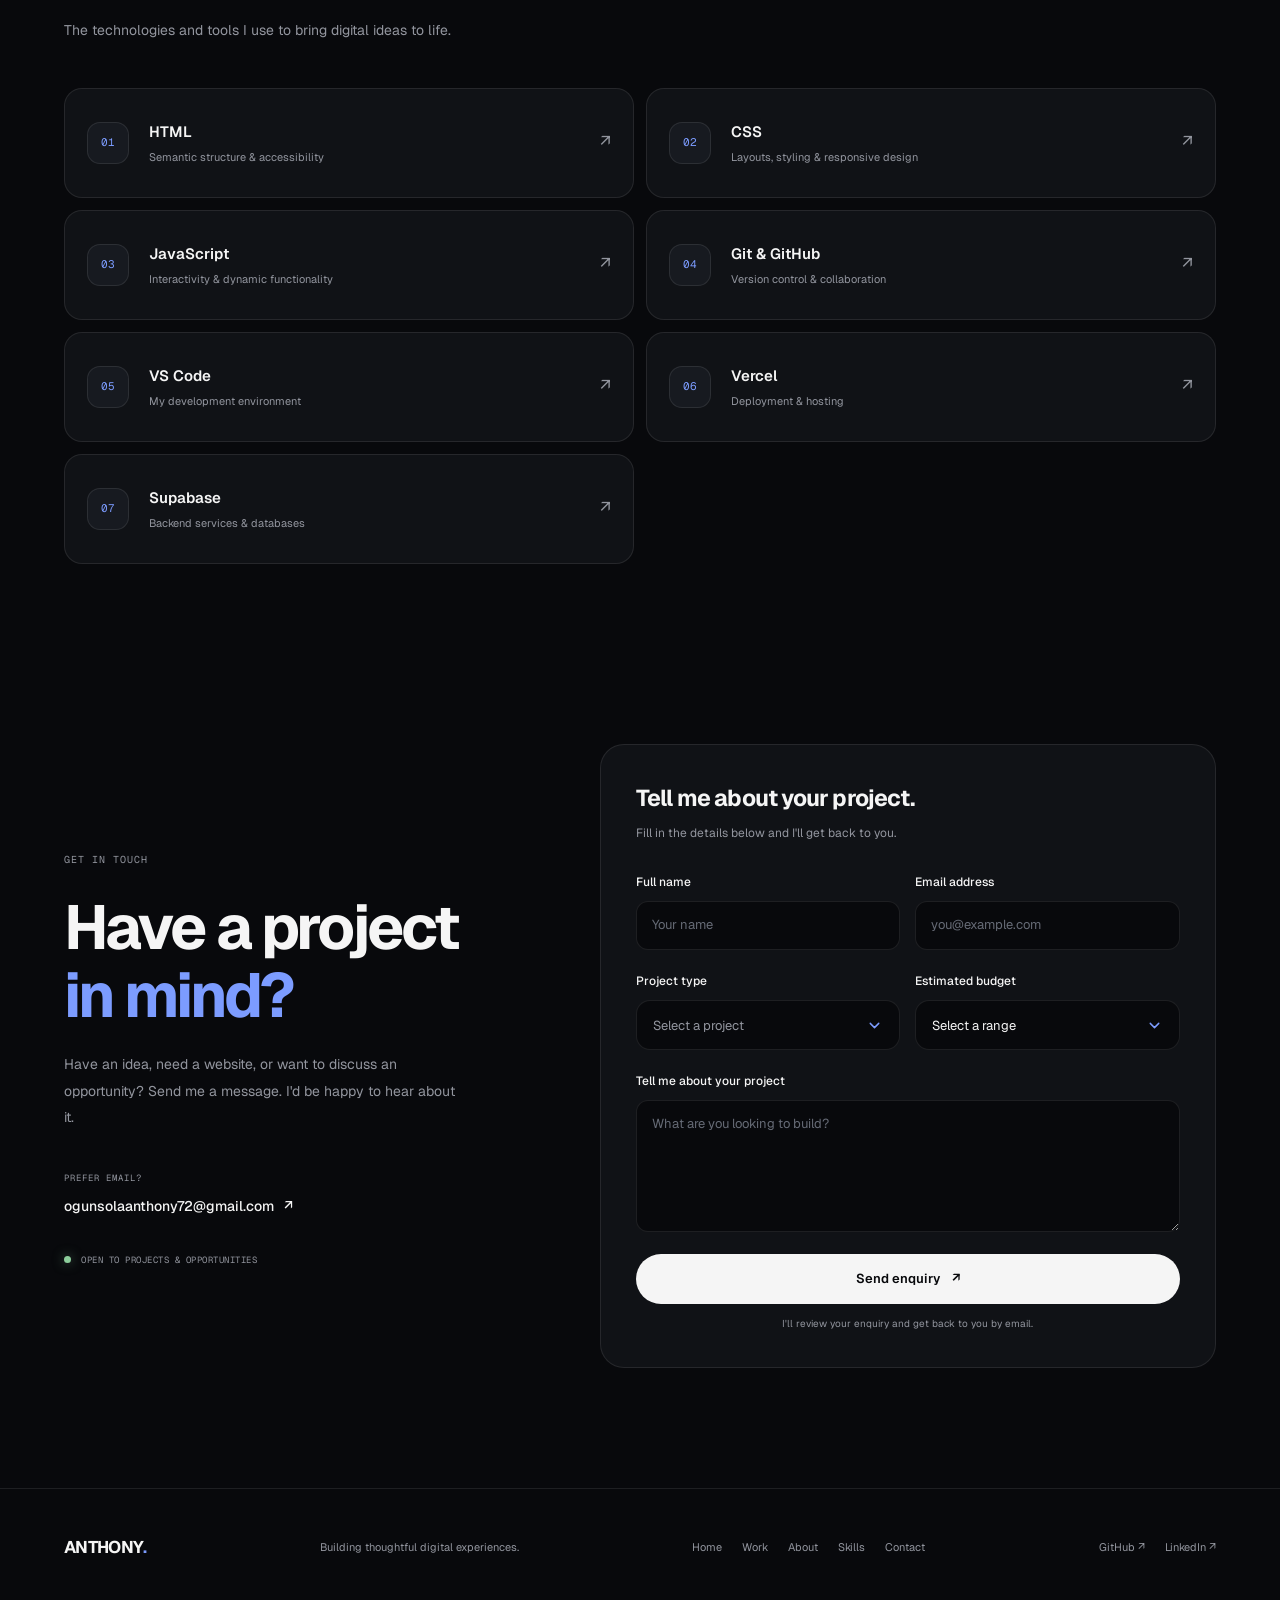
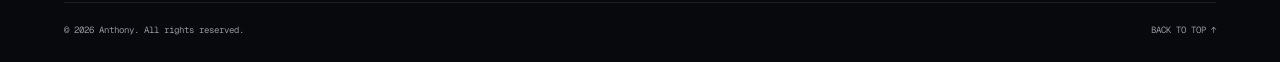
==== commit b113693f: "Portfolio v2" ====
--- a/index.html
+++ b/index.html
@@ -109,72 +109,144 @@
         </p>
       </div>
 
-      <div class="projects-grid">
-        <!-- NORTHSTAR -->
-        <article class="project-card">
-          <a
-            href="/projects/Northstar Advisory/index.html"
-            class="project-preview northstar-preview"
-          >
-            <img
-              src="/portfolio/assets/images/northstar-preview.png"
-              alt="Northstar Advisory website preview"
-            />
-            <span class="preview-link">View project ↗</span>
-          </a>
-
-          <div class="project-info">
-            <div>
-              <span class="project-category">BUSINESS WEBSITE</span>
-              <h3>Northstar Advisory</h3>
-              <p>
-                A modern digital presence for a business strategy and consulting
-                firm.
-              </p>
-            </div>
-
-            <span class="project-number">01</span>
-          </div>
-
-          <div class="project-tags">
-            <span>HTML</span>
-            <span>CSS</span>
-            <span>JavaScript</span>
-          </div>
-        </article>
-
-        <!-- KIVO -->
-        <article class="project-card">
-          <a
-            href="/projects/KIVO/index.html"
-            class="project-preview kivo-preview"
-          >
-            <img
-              src="/portfolio/assets/images/kivo-preview.png"
-              alt="Kivo restaurant website preview"
-            />
-            <span class="preview-link">View project ↗</span>
-          </a>
-
-          <div class="project-info">
-            <div>
-              <span class="project-category">RESTAURANT WEBSITE</span>
-              <h3>Kivo</h3>
-              <p>
-                A restaurant website concept designed to showcase a menu and
-                create an engaging experience.
-              </p>
-            </div>
-
-            <span class="project-number">02</span>
-          </div>
-
-          <div class="project-tags">
-            <span>HTML</span>
-            <span>CSS</span>
-            <span>JavaScript</span>
-          </div>
-        </article>
+      <!-- PROJECT CATEGORY TABS -->
+      <div class="project-tabs" role="tablist" aria-label="Project categories">
+        <button
+          class="project-tab active"
+          id="mock-tab"
+          role="tab"
+          aria-selected="true"
+          aria-controls="mock-projects"
+        >
+          Mock Projects <span>02</span>
+        </button>
+
+        <button
+          class="project-tab"
+          id="real-tab"
+          role="tab"
+          aria-selected="false"
+          aria-controls="real-projects"
+          tabindex="-1"
+        >
+          Real Projects <span>00</span>
+        </button>
+      </div>
+
+      <!-- MOCK PROJECTS -->
+      <div
+        class="project-panel active"
+        id="mock-projects"
+        role="tabpanel"
+        aria-labelledby="mock-tab"
+      >
+        <div class="projects-viewport">
+          <div class="projects-track">
+            <!-- NORTHSTAR -->
+            <article class="project-card project-slide">
+              <a
+                href="/projects/Northstar Advisory/index.html"
+                class="project-preview northstar-preview"
+              >
+                <img
+                  src="/portfolio/assets/images/northstar-preview.png"
+                  alt="Northstar Advisory website preview"
+                />
+                <span class="preview-link">View project ↗</span>
+              </a>
+
+              <div class="project-info">
+                <div>
+                  <span class="project-category">BUSINESS WEBSITE</span>
+                  <h3>Northstar Advisory</h3>
+                  <p>
+                    A modern digital presence for a business strategy and
+                    consulting firm.
+                  </p>
+                </div>
+
+                <span class="project-number">01</span>
+              </div>
+
+              <div class="project-tags">
+                <span>HTML</span>
+                <span>CSS</span>
+                <span>JavaScript</span>
+              </div>
+            </article>
+
+            <!-- ARCWELL DIGITAL -->
+            <article class="project-card project-slide">
+              <a
+                href="/projects/Arcwell Digital/index.html"
+                class="project-preview arcwell-preview"
+              >
+                <img
+                  src="/portfolio/assets/images/arcwell-digital-preview.png"
+                  alt="Arcwell Digital website preview"
+                />
+                <span class="preview-link">View project ↗</span>
+              </a>
+
+              <div class="project-info">
+                <div>
+                  <span class="project-category">
+                    TECHNOLOGY & DIGITAL TRANSFORMATION CONSULTING
+                  </span>
+                  <h3>Arcwell Digital</h3>
+                  <p>
+                    Helping ambitious businesses modernise their operations,
+                    adopt the right technologies and build smarter digital
+                    systems.
+                  </p>
+                </div>
+
+                <span class="project-number">02</span>
+              </div>
+
+              <div class="project-tags">
+                <span>HTML</span>
+                <span>CSS</span>
+                <span>JavaScript</span>
+              </div>
+            </article>
+          </div>
+        </div>
+
+        <!-- PROJECT CONTROLS -->
+        <div class="project-controls">
+          <span class="project-progress">
+            <span class="current-project">01</span>
+            <span class="progress-divider">/</span>
+            <span class="total-projects">02</span>
+          </span>
+
+          <div class="project-navigation">
+            <button class="project-prev" aria-label="Previous project">
+              ←
+            </button>
+
+            <button class="project-next" aria-label="Next project">→</button>
+          </div>
+        </div>
+      </div>
+
+      <!-- REAL PROJECTS -->
+      <div
+        class="project-panel"
+        id="real-projects"
+        role="tabpanel"
+        aria-labelledby="real-tab"
+        hidden
+      >
+        <div class="real-projects-empty">
+          <span class="empty-number">00</span>
+          <h3>Real projects are on the way.</h3>
+          <p>
+            This space is reserved for websites and digital products built for
+            real clients.
+          </p>
+        </div>
       </div>
     </section>
 
--- a/portfolio/css/global.css
+++ b/portfolio/css/global.css
@@ -1266,3 +1266,227 @@
     font-size: 8px;
   }
 }
+
+/* ========================================
+   PROJECT SHOWCASE
+======================================== */
+
+/* CATEGORY TABS */
+
+.project-tabs {
+  display: flex;
+  align-items: center;
+  gap: 8px;
+  margin: 40px 0 28px;
+  padding: 6px;
+  width: fit-content;
+  background: var(--surface);
+  border: 1px solid var(--border);
+  border-radius: 100px;
+}
+
+.project-tab {
+  display: flex;
+  align-items: center;
+  gap: 10px;
+  padding: 12px 18px;
+  border: none;
+  border-radius: 100px;
+  background: transparent;
+  color: var(--text-secondary);
+  font: inherit;
+  font-size: 0.9rem;
+  cursor: pointer;
+  transition:
+    background 0.25s ease,
+    color 0.25s ease;
+}
+
+.project-tab span {
+  font-family: var(--font-mono);
+  font-size: 0.7rem;
+  opacity: 0.65;
+}
+
+.project-tab:hover {
+  color: var(--text-primary);
+}
+
+.project-tab.active {
+  background: var(--surface-hover);
+  color: var(--text-primary);
+}
+
+/* PROJECT PANELS */
+
+.project-panel {
+  width: 100%;
+}
+
+.project-panel[hidden] {
+  display: none !important;
+}
+
+.project-panel.active {
+  display: block;
+}
+
+/* PROJECT VIEWPORT */
+
+.projects-viewport {
+  width: 100%;
+  overflow: hidden;
+  border-radius: 20px;
+}
+
+.projects-track {
+  display: flex;
+  width: 100%;
+  transition: transform 0.7s cubic-bezier(0.22, 1, 0.36, 1);
+  will-change: transform;
+}
+
+.project-slide {
+  flex: 0 0 100%;
+  width: 100%;
+  min-width: 0;
+  margin: 0;
+}
+
+/* PROJECT CONTROLS */
+
+.project-controls {
+  display: flex;
+  justify-content: space-between;
+  align-items: center;
+  margin-top: 28px;
+}
+
+.project-progress {
+  display: flex;
+  align-items: center;
+  gap: 9px;
+  font-family: var(--font-mono);
+  font-size: 0.85rem;
+  color: var(--text-secondary);
+}
+
+.current-project {
+  color: var(--text-primary);
+}
+
+.progress-divider {
+  opacity: 0.4;
+}
+
+.project-navigation {
+  display: flex;
+  gap: 10px;
+}
+
+.project-prev,
+.project-next {
+  display: grid;
+  place-items: center;
+  width: 46px;
+  height: 46px;
+  border: 1px solid var(--border);
+  border-radius: 50%;
+  background: var(--surface);
+  color: var(--text-primary);
+  font-size: 1.2rem;
+  cursor: pointer;
+  transition:
+    background 0.25s ease,
+    border-color 0.25s ease,
+    transform 0.25s ease;
+}
+
+.project-prev:hover,
+.project-next:hover {
+  background: var(--surface-hover);
+  border-color: var(--accent);
+  transform: translateY(-2px);
+}
+
+.project-prev:disabled,
+.project-next:disabled {
+  opacity: 0.35;
+  cursor: not-allowed;
+  transform: none;
+}
+
+/* REAL PROJECTS EMPTY STATE */
+
+.real-projects-empty {
+  display: flex;
+  flex-direction: column;
+  align-items: center;
+  justify-content: center;
+  min-height: 420px;
+  padding: 50px 24px;
+  border: 1px solid var(--border);
+  border-radius: 24px;
+  background: var(--surface);
+  text-align: center;
+}
+
+.empty-number {
+  margin-bottom: 24px;
+  color: var(--accent);
+  font-family: var(--font-mono);
+  font-size: 0.85rem;
+}
+
+.real-projects-empty h3 {
+  margin-bottom: 12px;
+  color: var(--text-primary);
+  font-size: clamp(1.5rem, 3vw, 2.2rem);
+}
+
+.real-projects-empty p {
+  max-width: 420px;
+  color: var(--text-secondary);
+  line-height: 1.7;
+}
+
+/* MOBILE */
+
+@media (max-width: 600px) {
+  .project-tabs {
+    width: 100%;
+    justify-content: center;
+  }
+
+  .project-tab {
+    flex: 1;
+    justify-content: center;
+    padding: 11px 12px;
+    font-size: 0.8rem;
+  }
+
+  .project-controls {
+    margin-top: 20px;
+  }
+
+  .project-prev,
+  .project-next {
+    width: 42px;
+    height: 42px;
+  }
+
+  .real-projects-empty {
+    min-height: 340px;
+  }
+}
+
+/* ACCESSIBILITY */
+
+@media (prefers-reduced-motion: reduce) {
+  .projects-track,
+  .project-tab,
+  .project-prev,
+  .project-next {
+    transition: none;
+  }
+}
